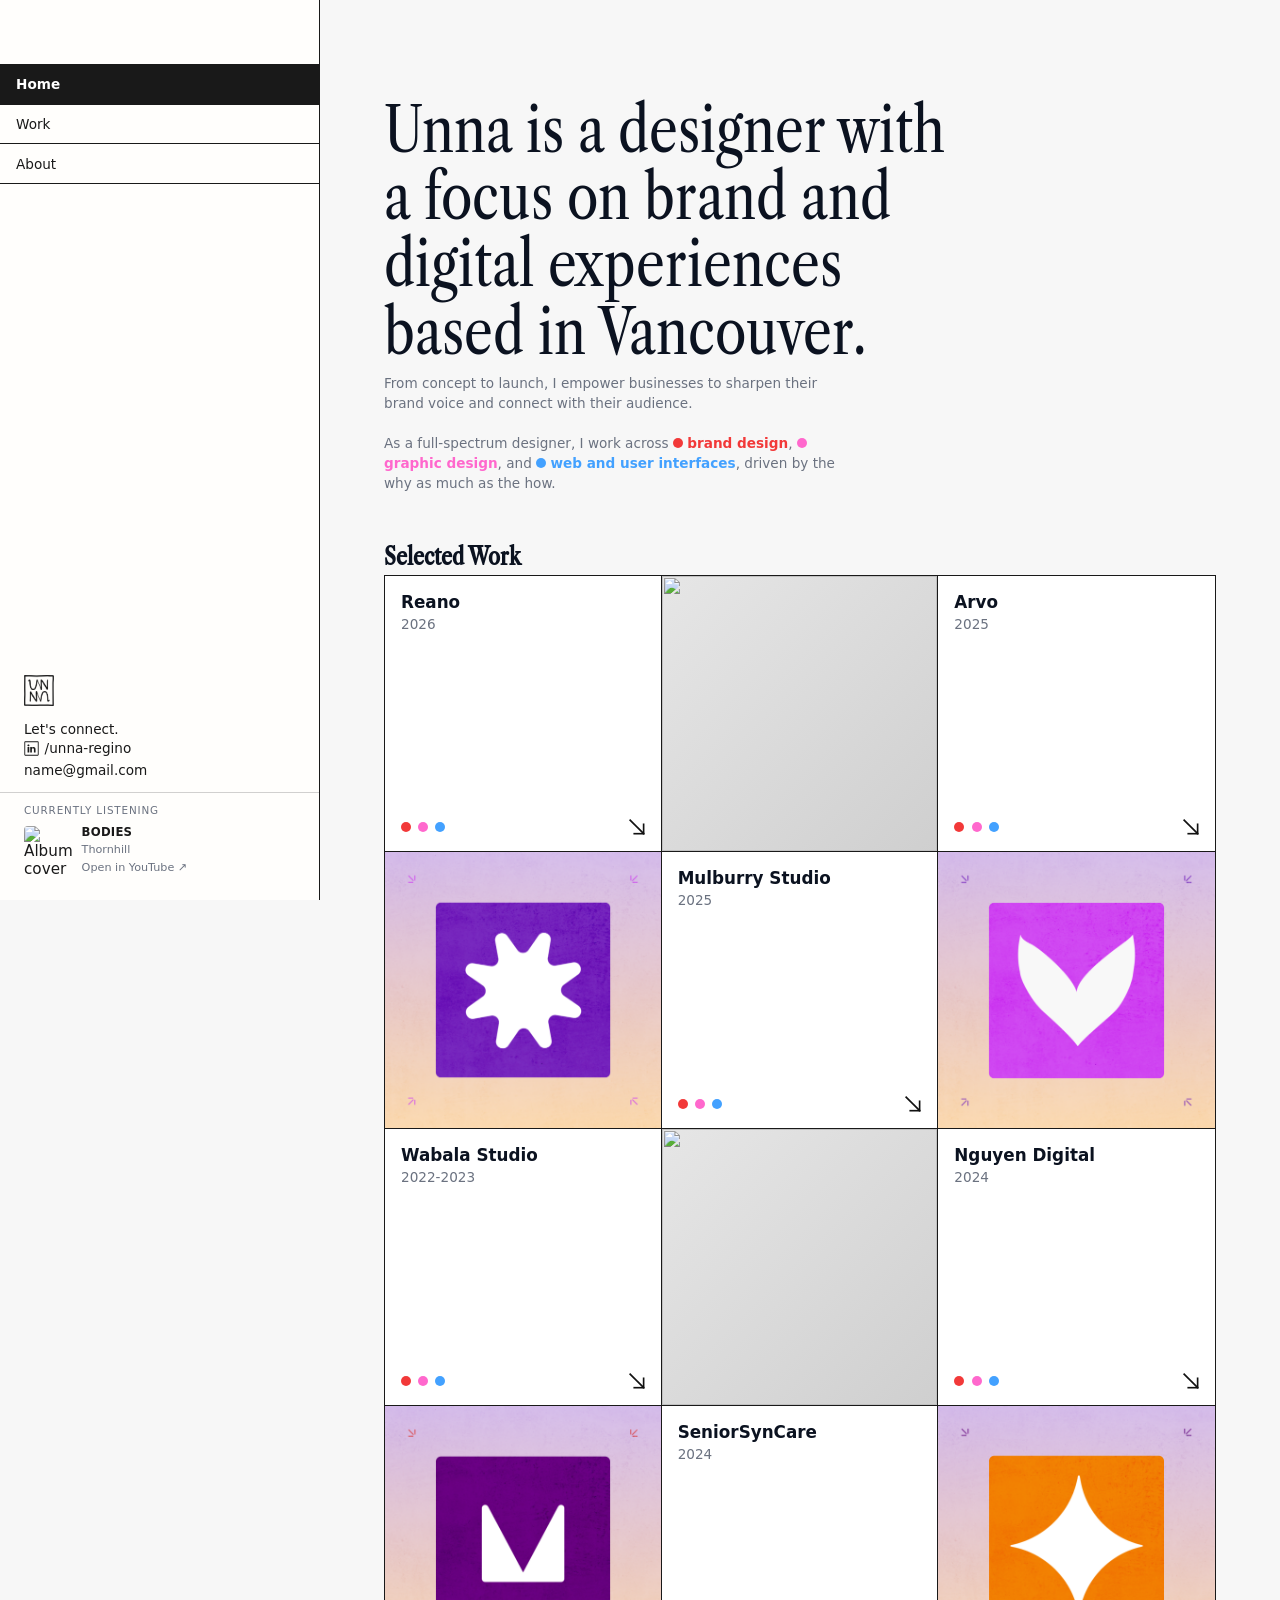
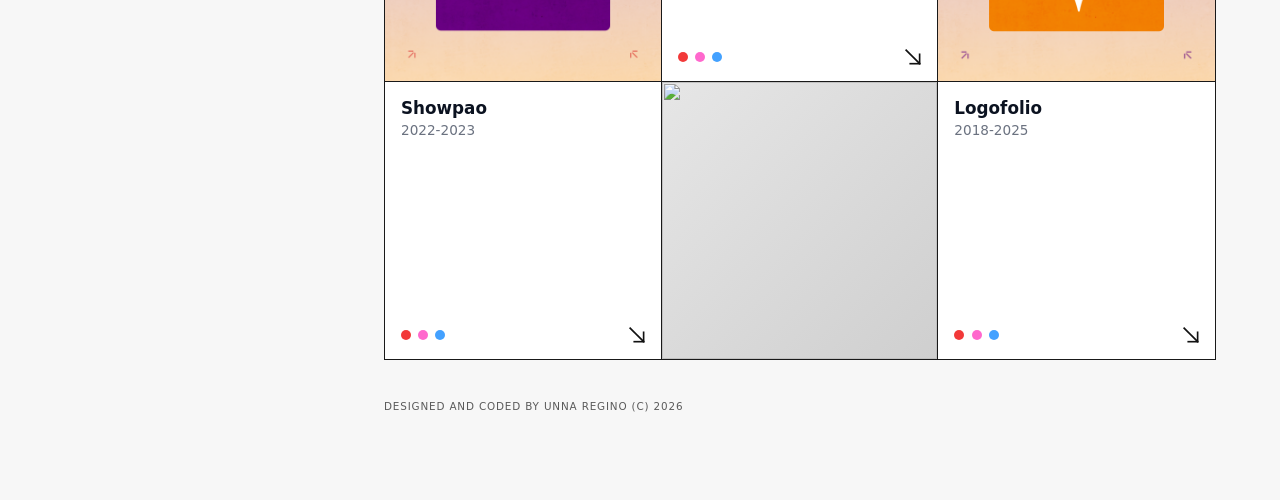
==== index.html @ 6b22c470 "first commit no Reano yet" ====
<!doctype html>
<html lang="en">
<head>
  <meta charset="utf-8" />
  <meta name="viewport" content="width=device-width, initial-scale=1" />
  <title>Personal Website</title>
  <link rel="icon" href="assets/logo-unna.png" type="image/png" />
  <link rel="stylesheet" href="css/styles.css">
  <meta name="description" content="Personal site with sidebar navigation and selected work grid">
</head>
<body>
  <aside class="sidebar">
    <div class="logo">
      <a href="index.html"><img src="assets/logo-unna.png" alt="Logo" /></a>
    </div>
    <button class="hamburger" aria-controls="main-nav" aria-expanded="false" aria-label="Open menu">☰</button>
    <nav class="menu" aria-label="Main">
      
      <button class="menu-item selected" aria-current="page">Home</button>
      <div class="work-group">
        <button class="menu-item work-toggle" aria-haspopup="true" aria-expanded="false">Work</button>
        <div class="submenu" role="menu" aria-label="Work pages">
          <a class="submenu-item" role="menuitem" href="work/reano.html">
            <span class="submenu-dots"><span class="dot dot-3"></span><span class="dot dot-2"></span></span>
            <span class="submenu-text">Reano</span>
          </a>
          <a class="submenu-item" role="menuitem" href="work/arvo.html">
            <span class="submenu-dots"><span class="dot dot-3"></span></span>
            <span class="submenu-text">Arvo</span>
          </a>
          <a class="submenu-item" role="menuitem" href="work/mulburrystudio.html">
            <span class="submenu-dots"><span class="dot dot-1"></span><span class="dot dot-2"></span></span>
            <span class="submenu-text">Mulburry Studio</span>
          </a>
          <a class="submenu-item" role="menuitem" href="work/wabalastudio.html">
            <span class="submenu-dots"><span class="dot dot-1"></span><span class="dot dot-2"></span><span class="dot dot-3"></span></span>
            <span class="submenu-text">Wabala Studio</span>
          </a>
          <a class="submenu-item" role="menuitem" href="work/nguyendigital.html">
            <span class="submenu-dots"><span class="dot dot-1"></span><span class="dot dot-3"></span></span>
            <span class="submenu-text">Nguyen Digital</span>
          </a>
          <a class="submenu-item" role="menuitem" href="work/seniorsyncare.html">
            <span class="submenu-dots"><span class="dot dot-1"></span><span class="dot dot-2"></span><span class="dot dot-3"></span></span>
            <span class="submenu-text">Seniorsyncare</span>
          </a>
          <a class="submenu-item" role="menuitem" href="work/showpao.html">
            <span class="submenu-dots"><span class="dot dot-1"></span><span class="dot dot-2"></span></span>
            <span class="submenu-text">Showpao</span>
          </a>
          <a class="submenu-item" role="menuitem" href="work/logofolio.html">
            <span class="submenu-dots"><span class="dot dot-1"></span></span>
            <span class="submenu-text">Logofolio</span>
          </a>
        </div>
        <div class="mobile-chat">
          <p>Let's connect.</p>
          <p><a class="social-link" href="https://linkedin.com/in/unna-regino" target="_blank" rel="noopener noreferrer"><img src="assets/linkedin.svg" alt="LinkedIn"> /unna-regino</a></p>
          <p>name@gmail.com</p>
        </div>
      </div>
      <a class="menu-item" href="about.html">About</a>
    </nav>

    <div class="aside-footer">
      <p>Let's connect.</p>
      <p><a class="social-link" href="https://linkedin.com/in/unna-regino" target="_blank" rel="noopener noreferrer"><img src="assets/linkedin.svg" alt="LinkedIn"> /unna-regino</a></p>
      <p>name@gmail.com</p>
      <div class="now-playing"><p class="np-label">Currently Listening</p><div class="np-row"><div class="np-thumb-wrap"><img class="np-thumb" src="https://img.youtube.com/vi/YiD27C_8134/mqdefault.jpg" alt="Album cover"><button class="np-play-btn" aria-label="Play" onclick="var p=this.closest('.np-thumb-wrap');var f=document.createElement('iframe');f.src='https://www.youtube.com/embed/YiD27C_8134?autoplay=1';f.allow='autoplay;encrypted-media';f.setAttribute('allowfullscreen','');f.className='np-yt-frame';p.replaceWith(f);">&#9654;</button></div><div class="np-meta"><p class="np-album">BODIES</p><p class="np-artist">Thornhill</p><a class="np-ytlink" href="https://www.youtube.com/watch?v=YiD27C_8134&list=OLAK5uy_lDzUVVK7lQEmtogXEdHExCnab5HtFDv0I" target="_blank" rel="noopener noreferrer">Open in YouTube ↗</a></div></div></div>
    </div>
  </aside>

  <main class="content">
    <section class="atf">
      <h1 style="max-width:600px">Unna is a designer with a focus on brand and digital experiences based in Vancouver.</h1>
      <p class="narrow-copy">From concept to launch, I empower businesses to sharpen their brand voice and connect with their audience.</p>
      <br>
      <p class="narrow-copy">As a full-spectrum designer, I work across <span class="dot dot-1"></span> <span class="text-dot-1">brand design</span>, <span class="dot dot-2"></span> <span class="text-dot-2">graphic design</span>, and <span class="dot dot-3"></span> <span class="text-dot-3">web and user interfaces</span>, driven by the why as much as the how.</p>
    </section>

    <section class="selected-work">
      <h2>Selected Work</h2>
      <div class="work-grid" role="list">
        <!-- 3 x 4 grid = 12 items; alternate card / image -->
        <!-- Use placeholders; replace links and images as needed -->
        <!-- Item 1: card -->
        <a class="work-card" href="work/reano.html" role="listitem">
          <div class="card-top">
            <strong class="work-title">Reano</strong>
            <span class="work-year">2026</span>
          </div>
          <div class="card-footer">
            <div class="dots">
              <span class="dot dot-1"></span>
              <span class="dot dot-2"></span>
              <span class="dot dot-3"></span>
            </div>
            <img class="chev" src="assets/downarrow.svg" alt="Down arrow" aria-hidden="true">
          </div>
        </a>

        <!-- Item 2: image -->
        <div class="work-image" role="listitem"><img src="assets/unna-art1.png" alt=""></div>

        <!-- Repeat pattern -->
        <a class="work-card" href="work/arvo.html" role="listitem">
          <div class="card-top">
            <strong class="work-title">Arvo</strong>
            <span class="work-year">2025</span>
          </div>
          <div class="card-footer">
            <div class="dots">
              <span class="dot dot-1"></span>
              <span class="dot dot-2"></span>
              <span class="dot dot-3"></span>
            </div>
            <img class="chev" src="assets/downarrow.svg" alt="Down arrow" aria-hidden="true">
          </div>
        </a>

        <div class="work-image" role="listitem"><img src="assets/unna-art2.png" alt=""></div>

        <a class="work-card" href="work/mulburrystudio.html" role="listitem">
          <div class="card-top">
            <strong class="work-title">Mulburry Studio</strong>
            <span class="work-year">2025</span>
          </div>
          <div class="card-footer">
            <div class="dots">
              <span class="dot dot-1"></span>
              <span class="dot dot-2"></span>
              <span class="dot dot-3"></span>
            </div>
            <img class="chev" src="assets/downarrow.svg" alt="Down arrow" aria-hidden="true">
          </div>
        </a>

        <div class="work-image" role="listitem"><img src="assets/unna-art3.png" alt=""></div>

        <a class="work-card" href="work/wabalastudio.html" role="listitem">
          <div class="card-top">
            <strong class="work-title">Wabala Studio</strong>
            <span class="work-year">2022-2023</span>
          </div>
          <div class="card-footer">
            <div class="dots">
              <span class="dot dot-1"></span>
              <span class="dot dot-2"></span>
              <span class="dot dot-3"></span>
            </div>
            <img class="chev" src="assets/downarrow.svg" alt="Down arrow" aria-hidden="true">
          </div>
        </a>

        <div class="work-image" role="listitem"><img src="assets/unna-art4.png" alt=""></div>

        <a class="work-card" href="work/nguyendigital.html" role="listitem">
          <div class="card-top">
            <strong class="work-title">Nguyen Digital</strong>
            <span class="work-year">2024</span>
          </div>
          <div class="card-footer">
            <div class="dots">
              <span class="dot dot-1"></span>
              <span class="dot dot-2"></span>
              <span class="dot dot-3"></span>
            </div>
            <img class="chev" src="assets/downarrow.svg" alt="Down arrow" aria-hidden="true">
          </div>
        </a>

        <div class="work-image" role="listitem"><img src="assets/unna-art5.png" alt=""></div>

        <a class="work-card" href="work/seniorsyncare.html" role="listitem">
          <div class="card-top">
            <strong class="work-title">SeniorSynCare</strong>
            <span class="work-year">2024</span>
          </div>
          <div class="card-footer">
            <div class="dots">
              <span class="dot dot-1"></span>
              <span class="dot dot-2"></span>
              <span class="dot dot-3"></span>
            </div>
            <img class="chev" src="assets/downarrow.svg" alt="Down arrow" aria-hidden="true">
          </div>
        </a>

        <div class="work-image" role="listitem"><img src="assets/unna-art6.png" alt=""></div>

        <a class="work-card" href="work/showpao.html" role="listitem">
          <div class="card-top">
            <strong class="work-title">Showpao</strong>
            <span class="work-year">2022-2023</span>
          </div>
          <div class="card-footer">
            <div class="dots">
              <span class="dot dot-1"></span>
              <span class="dot dot-2"></span>
              <span class="dot dot-3"></span>
            </div>
            <img class="chev" src="assets/downarrow.svg" alt="Down arrow" aria-hidden="true">
          </div>
        </a>

        <div class="work-image" role="listitem"><img src="assets/unna-art7.png" alt=""></div>

        <a class="work-card" href="work/logofolio.html" role="listitem">
          <div class="card-top">
            <strong class="work-title">Logofolio</strong>
            <span class="work-year">2018-2025</span>
          </div>
          <div class="card-footer">
            <div class="dots">
              <span class="dot dot-1"></span>
              <span class="dot dot-2"></span>
              <span class="dot dot-3"></span>
            </div>
            <img class="chev" src="assets/downarrow.svg" alt="Down arrow" aria-hidden="true">
          </div>
        </a>
      </div>
    </section>
  </main>

<script>
  (function(){
    var hb = document.querySelector('.hamburger');
    var sb = document.querySelector('.sidebar');
    var workToggle = document.querySelector('.work-toggle');
    var workGroup = document.querySelector('.work-group');
    if(!hb || !sb) return;
    // hamburger opens/closes the mobile sidebar; icon toggles
    hb.addEventListener('click', function(){
      var open = sb.classList.toggle('open');
      hb.setAttribute('aria-expanded', open);
      hb.textContent = open ? '✕' : '☰';
    });

    // work submenu: on mobile tap toggles submenu open inside sidebar
    if(workToggle && workGroup){
      workToggle.addEventListener('click', function(e){
        if(window.innerWidth<=900){
          e.preventDefault();
          workGroup.classList.toggle('open');
        }
      });
    }

    // close overlay when resizing to desktop
    window.addEventListener('resize', function(){
      if(window.innerWidth>900){ sb.classList.remove('open'); hb.setAttribute('aria-expanded','false'); hb.textContent = '☰'; workGroup.classList.remove('open'); }
    });
  })();
</script>

</body>
</html>
---- css/styles.css ----
@import url('https://api.fontshare.com/v2/css?f[]=satoshi@900,700,500,400&display=swap');

@font-face{
  font-family:'Libre Caslon Condensed';
  src:url('../assets/fonts/Libre Caslon Condensed/LibreCaslonCondensed-Regular.woff2') format('woff2');
  font-weight:400;
  font-style:normal;
  font-display:swap;
}
@font-face{
  font-family:'Libre Caslon Condensed';
  src:url('../assets/fonts/Libre Caslon Condensed/LibreCaslonCondensed-Italic.woff2') format('woff2');
  font-weight:400;
  font-style:italic;
  font-display:swap;
}
@font-face{
  font-family:'Libre Caslon Condensed';
  src:url('../assets/fonts/Libre Caslon Condensed/LibreCaslonCondensed-Medium.woff2') format('woff2');
  font-weight:500;
  font-style:normal;
  font-display:swap;
}
@font-face{
  font-family:'Libre Caslon Condensed';
  src:url('../assets/fonts/Libre Caslon Condensed/LibreCaslonCondensed-MediumItalic.woff2') format('woff2');
  font-weight:500;
  font-style:italic;
  font-display:swap;
}


:root{
  --sidebar-bg:#FFFEFC;
  --accent:#ff6b6b;
  --muted:#6b7280;
  --card-bg:#ffffff;
  --page-pad:4rem 4rem 4rem 4rem;
}
*{box-sizing:border-box}
html,body{height:100%;margin:0;font-family:'Satoshi', system-ui, -apple-system, "Segoe UI", Roboto, "Helvetica Neue", Arial;color:#0b1220;background:#f7f7f7}
p{font-family:'Satoshi', system-ui, -apple-system, "Segoe UI", Roboto, "Helvetica Neue", Arial;font-size:0.85rem;}
h1,h2,h3,h4,h5,h6{font-family:'Libre Caslon Condensed', Georgia, serif;}
body {
  overflow-x: hidden;
}

.sidebar{
  position:fixed;
  left:0;top:0;
  height:100vh;
  width:25vw;
  min-width:220px;
  background:var(--sidebar-bg);
  color:#191919;
  border-right:1px solid #191919;
  display:flex;
  flex-direction:column;
  align-items:flex-start;
  padding:0;
  gap:0;
}
.logo img{width:10%;height:auto;display:block;object-fit:contain;transition:transform .35s ease;}
.logo img:hover{transform:rotate(180deg);}
/* desktop: logo sits above footer text */
.logo{padding-left:1.5rem;padding-top:0;padding-bottom:0.9rem;order:3;margin-top:auto;}
.menu{display:flex;flex-direction:column;width:100%;align-items:flex-start;padding:4rem 0 0;order:1}
.menu-item{
  background:var(--sidebar-bg);
  border:none;
  font-family:'Satoshi', system-ui, -apple-system, "Segoe UI", Roboto, "Helvetica Neue", Arial;
  color:inherit;
  padding:0.7rem 1rem;
  line-height:1.2;
  font-size:0.85rem;
  cursor:pointer;
  text-align:left;
  width:100%;
  border-radius:0;
  border-top:1px solid #191919;
  border-bottom:none;
  background-color:#FFFEFC;
  color:#191919;
  margin:0;
}
.menu > a.menu-item:last-child{border-bottom:1px solid #191919;}
.menu-item:hover,.menu-item:focus{background:#191919;color:#ffffff;outline:none}
.menu-item.selected{font-weight:700;background:#191919;color:#ffffff}
.work-group:hover .work-toggle,
.work-group:focus-within .work-toggle,
.work-page .work-toggle{background:#191919;color:#ffffff;}
/* add overall padding for nav/buttons container */
.nav-pad{padding-left:1.5rem;padding-top:0.5rem}

/* remove underline for anchors */
.menu-item, .submenu-item {text-decoration:none}

/* hamburger button (hidden desktop) */
.hamburger {
  display: none;
  background: none;
  border: none;
  font-size: 2rem;
  padding: 0.5rem 0 0.5rem 0.5rem; /* no right padding */
  margin:0;
  cursor: pointer;
  color: #191919;
}
/* aside footer (desktop left-aligned at bottom) */
.aside-footer{padding-left:1.5rem;padding-bottom:1.5rem;color:#191919;font-size:0.95rem;width:100%;margin-top:0;order:4;display:flex;flex-direction:column;gap:0;}
.aside-footer p{margin:0;line-height:1.4;}
.aside-footer .social-link img{width:15px;height:auto;display:inline-block;vertical-align:middle;}
.now-playing{
  margin-top:0.75rem;
  padding-top:0.75rem;
  border-top:1px solid rgba(25,25,25,0.2);
  width:calc(100% + 1.5rem);
  margin-left:-1.5rem;
  padding-left:1.5rem;
}
.np-label{font-size:0.65rem !important;text-transform:uppercase;letter-spacing:0.08em;color:var(--muted);margin:0 0 0.5rem 0 !important;line-height:1 !important;}
.np-row{display:flex;align-items:center;gap:0.6rem;}
.np-thumb-wrap{position:relative;width:48px;height:48px;flex-shrink:0;border-radius:4px;overflow:hidden;cursor:pointer;}
.np-thumb{width:100%;height:100%;object-fit:cover;display:block;}
.np-play-btn{position:absolute;inset:0;width:100%;height:100%;display:flex;align-items:center;justify-content:center;background:rgba(0,0,0,0.28);color:#fff;border:none;cursor:pointer;font-size:0;padding:0;opacity:0;transition:opacity .18s;}
.np-play-btn::before{content:'▶';font-size:0.62rem;line-height:1;transform:translateX(1px);}
.np-thumb-wrap:hover .np-play-btn{opacity:1;}
.np-yt-frame{width:48px;height:48px;border:none;border-radius:4px;flex-shrink:0;}
.np-meta{display:flex;flex-direction:column;gap:0.15rem;min-width:0;}
.np-album{font-size:0.73rem;color:#191919;line-height:1.25;font-weight:700;text-transform:uppercase;letter-spacing:0.02em;}
.np-artist{font-size:0.7rem;color:var(--muted);line-height:1.25;}
.np-ytlink{font-size:0.7rem;color:var(--muted);text-decoration:none;line-height:1.4;}
.np-ytlink:hover{color:#191919;text-decoration:underline;}

/* Work submenu expands in flow so later items move down */
.work-group{position:relative;width:100%;display:flex;flex-direction:column;}
.submenu{
  position:static;
  width:100%;
  background:var(--sidebar-bg);
  border-top:0;
  box-shadow:none;
  max-height:0;
  overflow:hidden;
  opacity:0;
  transform:none;
  pointer-events:none;
  transition:max-height .28s ease, opacity .18s ease, border-top-color .22s ease;
  z-index:30;
  display:flex;
  flex-direction:column;
}
.work-group:hover .submenu,
.work-group:focus-within .submenu{
  max-height:30rem;
  opacity:1;
  border-top:0;
  pointer-events:auto;
}.work-page .submenu{
  max-height:30rem;
  opacity:1;
  border-top:0;
  pointer-events:auto;
}
.submenu-item{
  padding:0.7rem 1rem;
  border-bottom:none;
  text-decoration:none;
  color:#191919;
  background:var(--sidebar-bg);
  display:flex;
  align-items:center;
  gap:0.8rem;
  opacity:0;
  transform:translateY(-6px);
  transition:transform .22s ease, opacity .18s ease, background .18s ease, color .18s ease;
}
.work-group:hover .submenu-item,
.work-group:focus-within .submenu-item,
.work-page .submenu-item{opacity:1;transform:none;}
.submenu-dots{display:inline-flex;gap:0.3rem;align-items:center;}
.submenu-dots .dot{width:8px;height:8px;border-radius:50%;display:inline-block;}
.submenu-text{display:inline-block;font-size:0.85rem;}
.submenu-item:hover,.submenu-item:focus{background:#191919;color:#ffffff;outline:none}
.gala-link{color:#1651e2;text-decoration:none;border-bottom:1px solid transparent;transition:color .2s ease, border-bottom-color .2s ease;}
.gala-link:hover,.gala-link:focus{color:#ff68cd;border-bottom-color:#ff68cd;}
.social-link{display:inline-flex;align-items:center;gap:0.35rem;color:inherit;text-decoration:none;}
.social-link img{width:14px;height:14px;display:inline-block;vertical-align:middle;}

/*MAIN*/

@keyframes atf-enter {
  from {
    opacity: 0;
    transform: translateY(28px);
  }
  to {
    opacity: 1;
    transform: translateY(0);
  }
}

.content{margin-left:25vw;padding:var(--page-pad);padding-bottom:5.5rem;min-height:100vh}
.content::after{
  content:"DESIGNED AND CODED BY UNNA REGINO (C) 2026";
  display:block;
  margin-top:2.5rem;
  font-family:'Satoshi', system-ui, -apple-system, "Segoe UI", Roboto, "Helvetica Neue", Arial;
  font-size:0.65rem;
  letter-spacing:0.08em;
  color:#191919;
  opacity:0.7;
}
.atf {
  animation: atf-enter 1s cubic-bezier(0.22, 1, 0.36, 1) both;
}
.atf h1{margin:2rem 0 0.5rem 0;font-size: clamp(1.6rem, 5vw, 4rem);line-height:4.2rem;font-weight:400;}
.atf p{margin:0;color:var(--muted);max-width:55ch}

.selected-work{margin-top:3rem}
.selected-work h2{margin:0 0 1rem 0}

.work-grid{display:grid;grid-template-columns:repeat(3,1fr);gap:0;border:1px solid #191919;border-radius:0;overflow:hidden;}
.work-grid > *{border-right:1px solid #191919;border-bottom:1px solid #191919;}
.work-grid > *:nth-child(3n){border-right:0;}
.work-grid > *:nth-last-child(-n+3){border-bottom:0;}
.work-card,.work-image{aspect-ratio:1/1;border-radius:0;overflow:hidden;display:flex;flex-direction:column;justify-content:space-between;padding:1rem;background:var(--card-bg);text-decoration:none;color:inherit}
.work-image{background:linear-gradient(135deg,#e6e6e6,#cfcfcf);align-items:center;justify-content:center;font-weight:600;color:#333}
.work-image{padding:0;}
.work-image img{width:100%;height:100%;object-fit:cover;display:block;}

.card-top{display:flex;flex-direction:column;gap:0.25rem}
.work-title{font-size:1.05rem}
.work-year{font-size:0.85rem;color:var(--muted)}

.card-footer{display:flex;justify-content:space-between;align-items:center}
.dots{display:flex;gap:0.45rem}
.dot{width:10px;height:10px;border-radius:50%;display:inline-block}
.dot-1{background:#F23939}
.dot-2{background:#FF68CD}
.dot-3{background:#43A1FF}
.text-dot-1{color:#F23939;font-weight:600;}
.text-dot-2{color:#FF68CD;font-weight:600;}
.text-dot-3{color:#43A1FF;font-weight:600;}
.chev{width:16px;height:16px;display:inline-block;object-fit:contain;transition:transform .2s ease, filter .2s ease;filter:none;}

.work-card{transition: background .25s ease, color .25s ease;}
.work-card:hover{background:#111;color:#fff;}
.work-card:hover .work-title{font-style:italic;}
.work-card:hover .chev{transform:rotate(-90deg);filter:invert(1);}
.work-card .chev{transform:rotate(0deg);transition:transform .25s ease, filter .25s ease;}

.work-card:focus{outline:3px solid rgba(99,102,241,0.12);outline-offset:3px}
.work-page-image{
  background:#ddd;
  display:flex;
  align-items:center;
  justify-content:center;
  border-radius:8px;
  min-height:260px;
  height:auto;
  overflow:hidden;
}
.work-page-image img, .work-page-image-narrow img{width:100%;height:100%;object-fit:cover;display:block;}
.work-page-image.work-page-image--short{min-height:180px;max-height:240px;}
.work-page-image-narrow{
  background:#ffffff;
  display:flex;
  align-items:center;
  justify-content:center;
  border-radius:8px;
  min-height:180px;
  height:auto;
  max-height:280px;
  overflow:hidden;
}
.work-page-grid{
  display:grid;
  grid-template-columns:1fr 1.25fr;
  gap:0.5rem;
  margin-top:0.8rem;
  align-items:stretch;}
.work-page-2col{
  display:grid;
  grid-template-columns:1.25fr 1fr;
  gap:0.5rem;
  margin-top:0.8rem;
  align-items:stretch;}
.nd-type-layout{
  grid-template-columns:0.9fr 1.5fr;
}
.logoevol-container img,
.type-container img{
  object-fit:contain;
}
.colorcombo-container{
  min-height:320px;
  max-height:530px;
}
.colorcombo-container img{
  object-fit:contain;
}
.colorcombo-container .nd-colorcombo-img{
  transform:scale(1.16) translateY(2%);
  transform-origin:center;
}
.type-container{
  min-height:320px;
}
.newweb-container{
  align-items:center;
  background:#D3A588;
  max-height:none;
}
.newweb-container img{
  object-fit:contain;

}
.ssc-old-homepage-container{
  min-height:200px;
  max-height:320px;
  align-self:start;
}
.work-info-grid{display:grid;grid-template-columns:repeat(4,1fr);gap:0.5rem;margin-top:1rem;}
.work-info-card{background:#fff;padding:0.9rem;border:0;border-radius:4px;}
.work-info-card h2{margin-top:0;margin-bottom:0.35rem;font-size:1rem;}
.content h2{margin-bottom:0.25rem;}
@media (max-width:900px){.work-info-grid{grid-template-columns:1fr;}} 

.logofolio-section{margin-top:1.4rem;}
.logofolio-list{
  display:grid;
  grid-template-columns:1fr;
  gap:0;
  align-items:start;
}
.logofolio-item{
  display:grid;
  grid-template-columns:1.1fr 1fr;
  gap:0;
  align-items:stretch;
}
.logofolio-item + .logofolio-item{
  margin-top:-1px;
}
.logo-card{
  margin:0;
  aspect-ratio:16/9;
  border:1px solid #191919;
  border-right:0;
  background:#ffffff;
  display:flex;
  align-items:center;
  justify-content:center;
  padding:0;
  overflow:hidden;
}
.logo-card img{
  width: 70%;
  height:100%;
  object-fit:contain;
  display:block;
}
.logo-card img.logo-scale-50{
  width:50%;
}
.logo-card img.logo-scale-35{
  width:35%;
}
.logo-detail{
  border:1px solid #191919;
  background:#ffffff;
  padding:1.25rem 1.5rem;
  display:grid;
  gap:0.6rem;
  align-content:center;
}
.logo-detail p{margin:0;color:#191919;line-height:1.5;}

/* Responsive behavior */
@media (max-width:900px){
  .sidebar{
    position:fixed;
    left:0;
    top:0;
    right:0;
    height:auto;
    display:flex;
    flex-direction:row;
    align-items:center;
    justify-content:
    space-between;
    padding:1rem 1rem;
    z-index:60;
    width:100vw;
    border-bottom: 1px solid #191919;
  }
  .logo{padding-top:0;padding-bottom:0;padding-left:0;order:0;margin-top:0}
  .logo img{width:8%}
  .hamburger{display:block; margin-right: 0;}
  .menu{display:none;flex-direction:column;max-height:0;overflow:hidden;opacity:0;visibility:hidden;pointer-events:none}
  .menu-item{padding:1rem 1.5rem;font-size:0.95rem}
  .content{margin-left:0;margin-top:5rem;padding:2rem;padding-bottom:4.5rem;}
  .content::after{font-size:0.6rem;letter-spacing:0.07em;}
  .work-grid{grid-template-columns:repeat(2,1fr)}
  .work-page-grid, .work-page-2col{grid-template-columns:1fr;}
  .logofolio-item{grid-template-columns:1fr;}

  /* hide footer on mobile and keep hamburger at top-right */
  .aside-footer{display:none !important;}
  .sidebar{justify-content:flex-start;}
  .hamburger{display:block; position:absolute; top:1rem; right:1rem; z-index:70;}
  /* when sidebar has .open use full-screen overlay */
  .sidebar.open{align-items:flex-start;height:100vh;width:100vw;left:0;top:0;right:0;background:var(--sidebar-bg);padding:0}
  .sidebar.open .logo{display:none}
  .sidebar.open .menu{display:flex;position:static;margin:0;width:100%;background:transparent;padding:0;box-shadow:none;flex-direction:column;overflow:auto;max-height:100vh;opacity:1;visibility:visible;pointer-events:auto}
  .sidebar.open .submenu{position:static;transform:none;opacity:1;pointer-events:auto;padding:0;max-height:none;border-top:0;overflow:visible}
  .sidebar.open .submenu-item{opacity:1;transform:none}
  .sidebar:not(.open) .menu{display:none !important;}
  .submenu-item{padding:1rem 1.5rem;font-size:0.95rem;}
  .mobile-chat{display:block;padding:0.75rem 1rem;color:#191919}
  .work-group.open .submenu{display:flex}
  /* place close icon top-right when overlay open and give more gap from menu */
  .sidebar.open .hamburger {
  position: fixed;
  top: 1.25rem;
  right: 1.25rem;
  padding: 1rem 0 1rem 1rem;
  margin: 0;
  background: none;
  border: none;
  line-height: 1;
}
  /* ensure the menu content does not sit under the close icon */
  .sidebar.open .menu{padding-top:7rem}
}

/* default hide mobile chat (desktop) */
.mobile-chat{display:none}

@media (max-width:520px){
  .work-grid{grid-template-columns:repeat(1,1fr)}
  .atf h1{font-size:2.5rem;line-height:2.75rem;}
}

.bio-video .video-embed{margin-top:1rem;max-width:900px;width:100%;aspect-ratio:16/9;background:#111;border-radius:8px;overflow:hidden;}
.caption, .work-caption{margin-top:0.5rem;color:#191919;font-size:0.65rem;letter-spacing:0.08em;opacity:0.7;font-family:'Satoshi', system-ui, -apple-system, "Segoe UI", Roboto, "Helvetica Neue", Arial;font-style:italic;text-transform:uppercase;max-width:900px;}
.narrow-copy{max-width:calc((100vw - 8.5rem) / 2.25);margin-top:1rem;margin-bottom:1rem;color:#1E293B;line-height:1.5;}
@media (max-width:900px){
  .narrow-copy{max-width:100%;}
}
.service-grid{display:grid;grid-template-columns:repeat(3,1fr);gap:0;border:1px solid #191919;margin-top:1rem;}
.service-card{border-right:1px solid #191919;border-bottom:1px solid #191919;padding:1rem;background:#fff;}
.service-card:nth-child(3n){border-right:0;}
.service-card:nth-last-child(-n+3){border-bottom:0;}
.service-card ul{margin:0;padding:0;list-style:none;}
.service-card ul li{margin-bottom:0.35rem;}

@media (max-width:900px){
  .service-grid{grid-template-columns:repeat(2,1fr);}
  .service-card:nth-child(2n){border-right:0;}
  .service-card:nth-last-child(-n+2){border-bottom:0;}
}
@media (max-width:620px){
  .service-grid{grid-template-columns:1fr;}
  .service-card{border-right:0;border-bottom:1px solid #191919;}
  .service-card:last-child{border-bottom:0;}
}
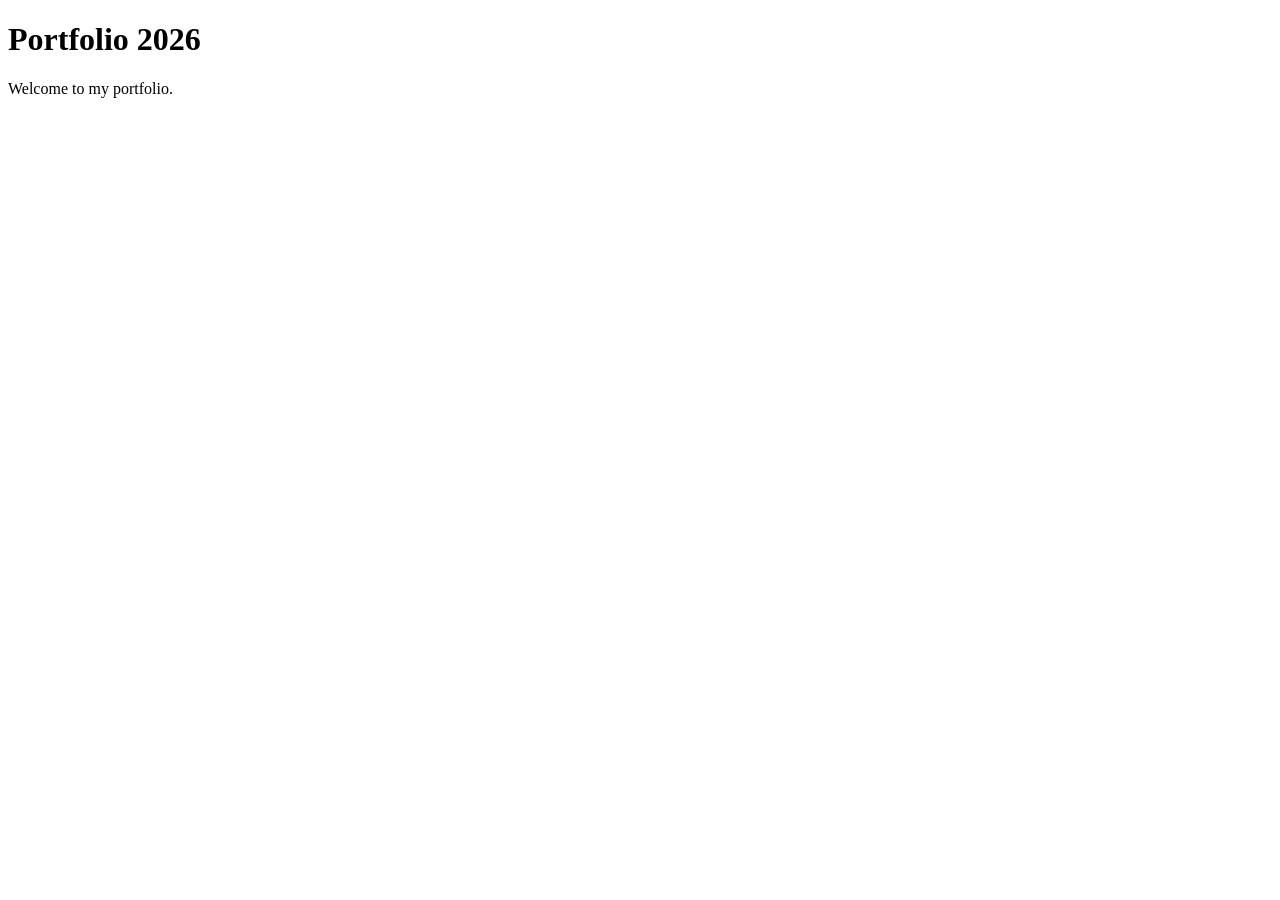
==== commit c79e8261: "Merge pull request #1 from uregino/copilot/connect-domain-to-repo Connect unnaregino.com (Porkbun) t" ====
--- a/index.html
+++ b/index.html
@@ -1,258 +1,12 @@
-<!doctype html>
+<!DOCTYPE html>
 <html lang="en">
 <head>
-  <meta charset="utf-8" />
-  <meta name="viewport" content="width=device-width, initial-scale=1" />
-  <title>Personal Website</title>
-  <link rel="icon" href="assets/logo-unna.png" type="image/png" />
-  <link rel="stylesheet" href="css/styles.css">
-  <meta name="description" content="Personal site with sidebar navigation and selected work grid">
+  <meta charset="UTF-8" />
+  <meta name="viewport" content="width=device-width, initial-scale=1.0" />
+  <title>Portfolio 2026</title>
 </head>
 <body>
-  <aside class="sidebar">
-    <div class="logo">
-      <a href="index.html"><img src="assets/logo-unna.png" alt="Logo" /></a>
-    </div>
-    <button class="hamburger" aria-controls="main-nav" aria-expanded="false" aria-label="Open menu">☰</button>
-    <nav class="menu" aria-label="Main">
-      
-      <button class="menu-item selected" aria-current="page">Home</button>
-      <div class="work-group">
-        <button class="menu-item work-toggle" aria-haspopup="true" aria-expanded="false">Work</button>
-        <div class="submenu" role="menu" aria-label="Work pages">
-          <a class="submenu-item" role="menuitem" href="work/reano.html">
-            <span class="submenu-dots"><span class="dot dot-3"></span><span class="dot dot-2"></span></span>
-            <span class="submenu-text">Reano</span>
-          </a>
-          <a class="submenu-item" role="menuitem" href="work/arvo.html">
-            <span class="submenu-dots"><span class="dot dot-3"></span></span>
-            <span class="submenu-text">Arvo</span>
-          </a>
-          <a class="submenu-item" role="menuitem" href="work/mulburrystudio.html">
-            <span class="submenu-dots"><span class="dot dot-1"></span><span class="dot dot-2"></span></span>
-            <span class="submenu-text">Mulburry Studio</span>
-          </a>
-          <a class="submenu-item" role="menuitem" href="work/wabalastudio.html">
-            <span class="submenu-dots"><span class="dot dot-1"></span><span class="dot dot-2"></span><span class="dot dot-3"></span></span>
-            <span class="submenu-text">Wabala Studio</span>
-          </a>
-          <a class="submenu-item" role="menuitem" href="work/nguyendigital.html">
-            <span class="submenu-dots"><span class="dot dot-1"></span><span class="dot dot-3"></span></span>
-            <span class="submenu-text">Nguyen Digital</span>
-          </a>
-          <a class="submenu-item" role="menuitem" href="work/seniorsyncare.html">
-            <span class="submenu-dots"><span class="dot dot-1"></span><span class="dot dot-2"></span><span class="dot dot-3"></span></span>
-            <span class="submenu-text">Seniorsyncare</span>
-          </a>
-          <a class="submenu-item" role="menuitem" href="work/showpao.html">
-            <span class="submenu-dots"><span class="dot dot-1"></span><span class="dot dot-2"></span></span>
-            <span class="submenu-text">Showpao</span>
-          </a>
-          <a class="submenu-item" role="menuitem" href="work/logofolio.html">
-            <span class="submenu-dots"><span class="dot dot-1"></span></span>
-            <span class="submenu-text">Logofolio</span>
-          </a>
-        </div>
-        <div class="mobile-chat">
-          <p>Let's connect.</p>
-          <p><a class="social-link" href="https://linkedin.com/in/unna-regino" target="_blank" rel="noopener noreferrer"><img src="assets/linkedin.svg" alt="LinkedIn"> /unna-regino</a></p>
-          <p>name@gmail.com</p>
-        </div>
-      </div>
-      <a class="menu-item" href="about.html">About</a>
-    </nav>
-
-    <div class="aside-footer">
-      <p>Let's connect.</p>
-      <p><a class="social-link" href="https://linkedin.com/in/unna-regino" target="_blank" rel="noopener noreferrer"><img src="assets/linkedin.svg" alt="LinkedIn"> /unna-regino</a></p>
-      <p>name@gmail.com</p>
-      <div class="now-playing"><p class="np-label">Currently Listening</p><div class="np-row"><div class="np-thumb-wrap"><img class="np-thumb" src="https://img.youtube.com/vi/YiD27C_8134/mqdefault.jpg" alt="Album cover"><button class="np-play-btn" aria-label="Play" onclick="var p=this.closest('.np-thumb-wrap');var f=document.createElement('iframe');f.src='https://www.youtube.com/embed/YiD27C_8134?autoplay=1';f.allow='autoplay;encrypted-media';f.setAttribute('allowfullscreen','');f.className='np-yt-frame';p.replaceWith(f);">&#9654;</button></div><div class="np-meta"><p class="np-album">BODIES</p><p class="np-artist">Thornhill</p><a class="np-ytlink" href="https://www.youtube.com/watch?v=YiD27C_8134&list=OLAK5uy_lDzUVVK7lQEmtogXEdHExCnab5HtFDv0I" target="_blank" rel="noopener noreferrer">Open in YouTube ↗</a></div></div></div>
-    </div>
-  </aside>
-
-  <main class="content">
-    <section class="atf">
-      <h1 style="max-width:600px">Unna is a designer with a focus on brand and digital experiences based in Vancouver.</h1>
-      <p class="narrow-copy">From concept to launch, I empower businesses to sharpen their brand voice and connect with their audience.</p>
-      <br>
-      <p class="narrow-copy">As a full-spectrum designer, I work across <span class="dot dot-1"></span> <span class="text-dot-1">brand design</span>, <span class="dot dot-2"></span> <span class="text-dot-2">graphic design</span>, and <span class="dot dot-3"></span> <span class="text-dot-3">web and user interfaces</span>, driven by the why as much as the how.</p>
-    </section>
-
-    <section class="selected-work">
-      <h2>Selected Work</h2>
-      <div class="work-grid" role="list">
-        <!-- 3 x 4 grid = 12 items; alternate card / image -->
-        <!-- Use placeholders; replace links and images as needed -->
-        <!-- Item 1: card -->
-        <a class="work-card" href="work/reano.html" role="listitem">
-          <div class="card-top">
-            <strong class="work-title">Reano</strong>
-            <span class="work-year">2026</span>
-          </div>
-          <div class="card-footer">
-            <div class="dots">
-              <span class="dot dot-1"></span>
-              <span class="dot dot-2"></span>
-              <span class="dot dot-3"></span>
-            </div>
-            <img class="chev" src="assets/downarrow.svg" alt="Down arrow" aria-hidden="true">
-          </div>
-        </a>
-
-        <!-- Item 2: image -->
-        <div class="work-image" role="listitem"><img src="assets/unna-art1.png" alt=""></div>
-
-        <!-- Repeat pattern -->
-        <a class="work-card" href="work/arvo.html" role="listitem">
-          <div class="card-top">
-            <strong class="work-title">Arvo</strong>
-            <span class="work-year">2025</span>
-          </div>
-          <div class="card-footer">
-            <div class="dots">
-              <span class="dot dot-1"></span>
-              <span class="dot dot-2"></span>
-              <span class="dot dot-3"></span>
-            </div>
-            <img class="chev" src="assets/downarrow.svg" alt="Down arrow" aria-hidden="true">
-          </div>
-        </a>
-
-        <div class="work-image" role="listitem"><img src="assets/unna-art2.png" alt=""></div>
-
-        <a class="work-card" href="work/mulburrystudio.html" role="listitem">
-          <div class="card-top">
-            <strong class="work-title">Mulburry Studio</strong>
-            <span class="work-year">2025</span>
-          </div>
-          <div class="card-footer">
-            <div class="dots">
-              <span class="dot dot-1"></span>
-              <span class="dot dot-2"></span>
-              <span class="dot dot-3"></span>
-            </div>
-            <img class="chev" src="assets/downarrow.svg" alt="Down arrow" aria-hidden="true">
-          </div>
-        </a>
-
-        <div class="work-image" role="listitem"><img src="assets/unna-art3.png" alt=""></div>
-
-        <a class="work-card" href="work/wabalastudio.html" role="listitem">
-          <div class="card-top">
-            <strong class="work-title">Wabala Studio</strong>
-            <span class="work-year">2022-2023</span>
-          </div>
-          <div class="card-footer">
-            <div class="dots">
-              <span class="dot dot-1"></span>
-              <span class="dot dot-2"></span>
-              <span class="dot dot-3"></span>
-            </div>
-            <img class="chev" src="assets/downarrow.svg" alt="Down arrow" aria-hidden="true">
-          </div>
-        </a>
-
-        <div class="work-image" role="listitem"><img src="assets/unna-art4.png" alt=""></div>
-
-        <a class="work-card" href="work/nguyendigital.html" role="listitem">
-          <div class="card-top">
-            <strong class="work-title">Nguyen Digital</strong>
-            <span class="work-year">2024</span>
-          </div>
-          <div class="card-footer">
-            <div class="dots">
-              <span class="dot dot-1"></span>
-              <span class="dot dot-2"></span>
-              <span class="dot dot-3"></span>
-            </div>
-            <img class="chev" src="assets/downarrow.svg" alt="Down arrow" aria-hidden="true">
-          </div>
-        </a>
-
-        <div class="work-image" role="listitem"><img src="assets/unna-art5.png" alt=""></div>
-
-        <a class="work-card" href="work/seniorsyncare.html" role="listitem">
-          <div class="card-top">
-            <strong class="work-title">SeniorSynCare</strong>
-            <span class="work-year">2024</span>
-          </div>
-          <div class="card-footer">
-            <div class="dots">
-              <span class="dot dot-1"></span>
-              <span class="dot dot-2"></span>
-              <span class="dot dot-3"></span>
-            </div>
-            <img class="chev" src="assets/downarrow.svg" alt="Down arrow" aria-hidden="true">
-          </div>
-        </a>
-
-        <div class="work-image" role="listitem"><img src="assets/unna-art6.png" alt=""></div>
-
-        <a class="work-card" href="work/showpao.html" role="listitem">
-          <div class="card-top">
-            <strong class="work-title">Showpao</strong>
-            <span class="work-year">2022-2023</span>
-          </div>
-          <div class="card-footer">
-            <div class="dots">
-              <span class="dot dot-1"></span>
-              <span class="dot dot-2"></span>
-              <span class="dot dot-3"></span>
-            </div>
-            <img class="chev" src="assets/downarrow.svg" alt="Down arrow" aria-hidden="true">
-          </div>
-        </a>
-
-        <div class="work-image" role="listitem"><img src="assets/unna-art7.png" alt=""></div>
-
-        <a class="work-card" href="work/logofolio.html" role="listitem">
-          <div class="card-top">
-            <strong class="work-title">Logofolio</strong>
-            <span class="work-year">2018-2025</span>
-          </div>
-          <div class="card-footer">
-            <div class="dots">
-              <span class="dot dot-1"></span>
-              <span class="dot dot-2"></span>
-              <span class="dot dot-3"></span>
-            </div>
-            <img class="chev" src="assets/downarrow.svg" alt="Down arrow" aria-hidden="true">
-          </div>
-        </a>
-      </div>
-    </section>
-  </main>
-
-<script>
-  (function(){
-    var hb = document.querySelector('.hamburger');
-    var sb = document.querySelector('.sidebar');
-    var workToggle = document.querySelector('.work-toggle');
-    var workGroup = document.querySelector('.work-group');
-    if(!hb || !sb) return;
-    // hamburger opens/closes the mobile sidebar; icon toggles
-    hb.addEventListener('click', function(){
-      var open = sb.classList.toggle('open');
-      hb.setAttribute('aria-expanded', open);
-      hb.textContent = open ? '✕' : '☰';
-    });
-
-    // work submenu: on mobile tap toggles submenu open inside sidebar
-    if(workToggle && workGroup){
-      workToggle.addEventListener('click', function(e){
-        if(window.innerWidth<=900){
-          e.preventDefault();
-          workGroup.classList.toggle('open');
-        }
-      });
-    }
-
-    // close overlay when resizing to desktop
-    window.addEventListener('resize', function(){
-      if(window.innerWidth>900){ sb.classList.remove('open'); hb.setAttribute('aria-expanded','false'); hb.textContent = '☰'; workGroup.classList.remove('open'); }
-    });
-  })();
-</script>
-
+  <h1>Portfolio 2026</h1>
+  <p>Welcome to my portfolio.</p>
 </body>
 </html>
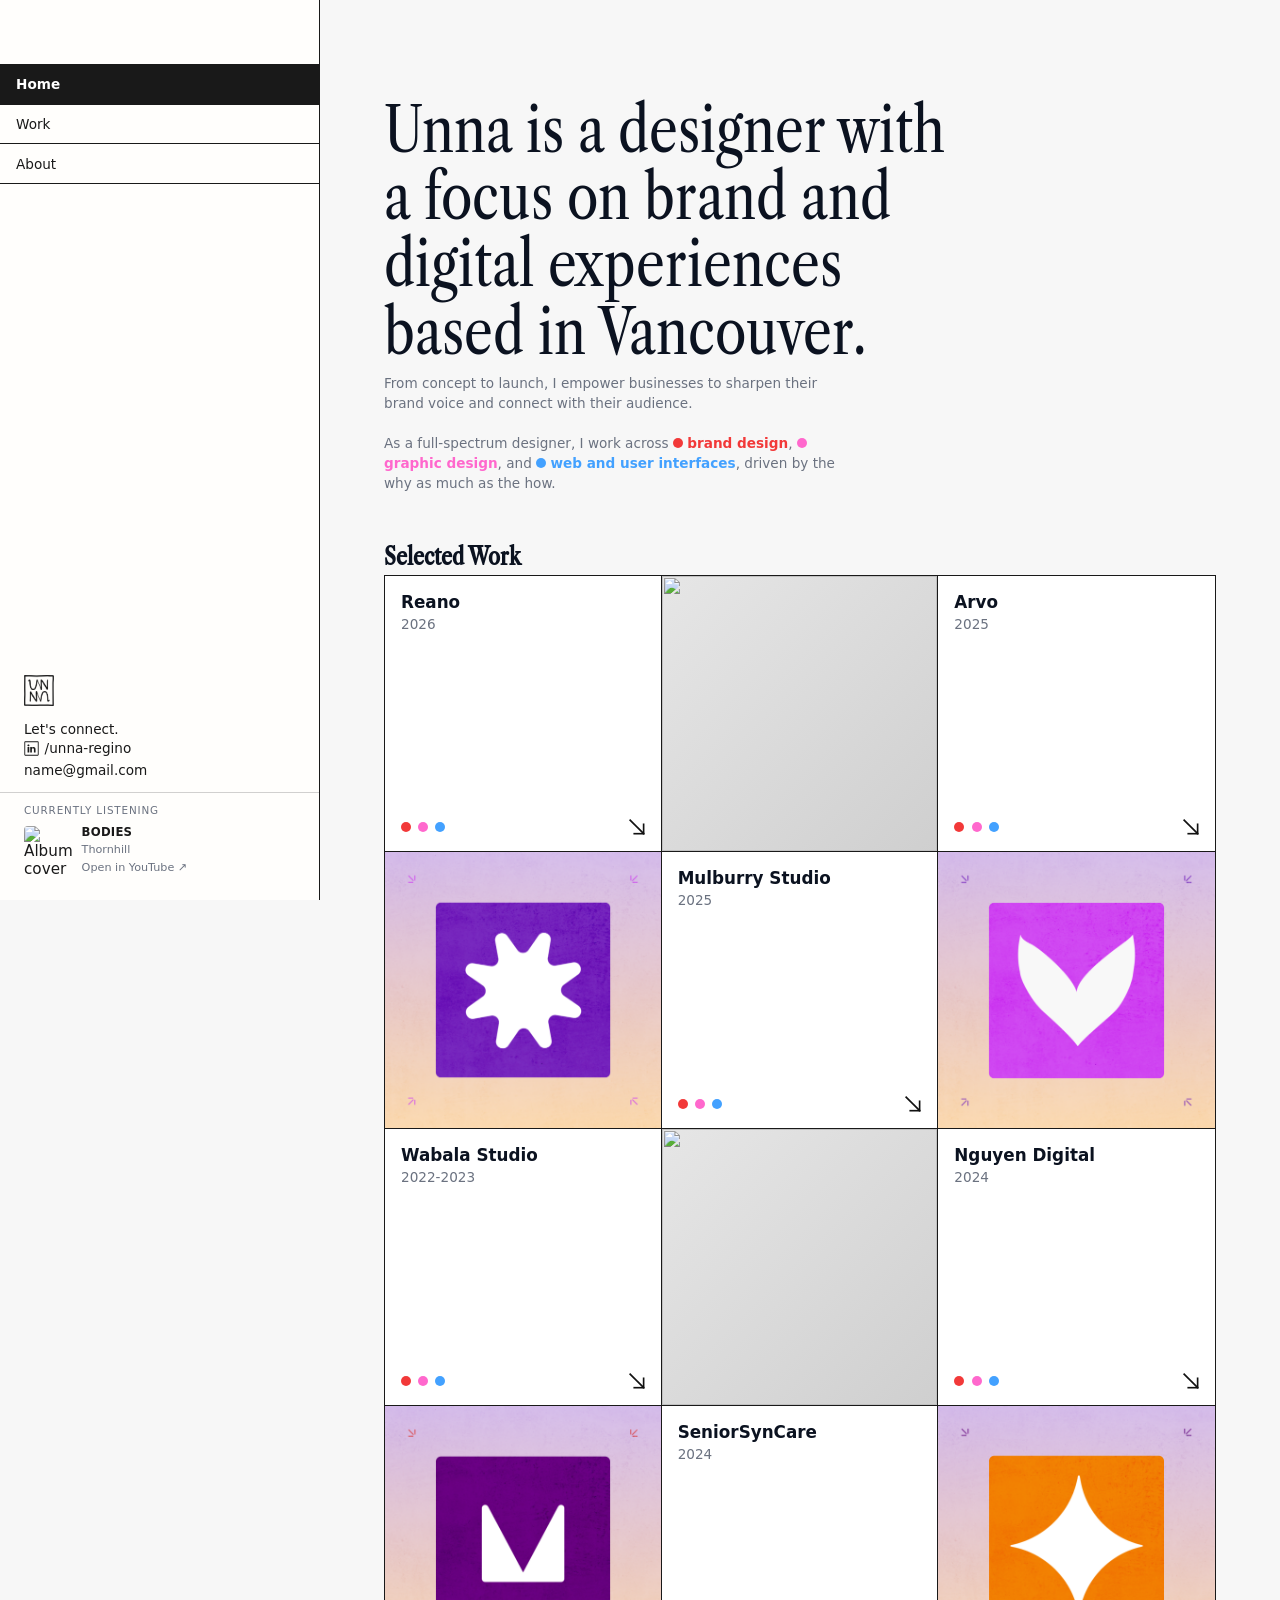
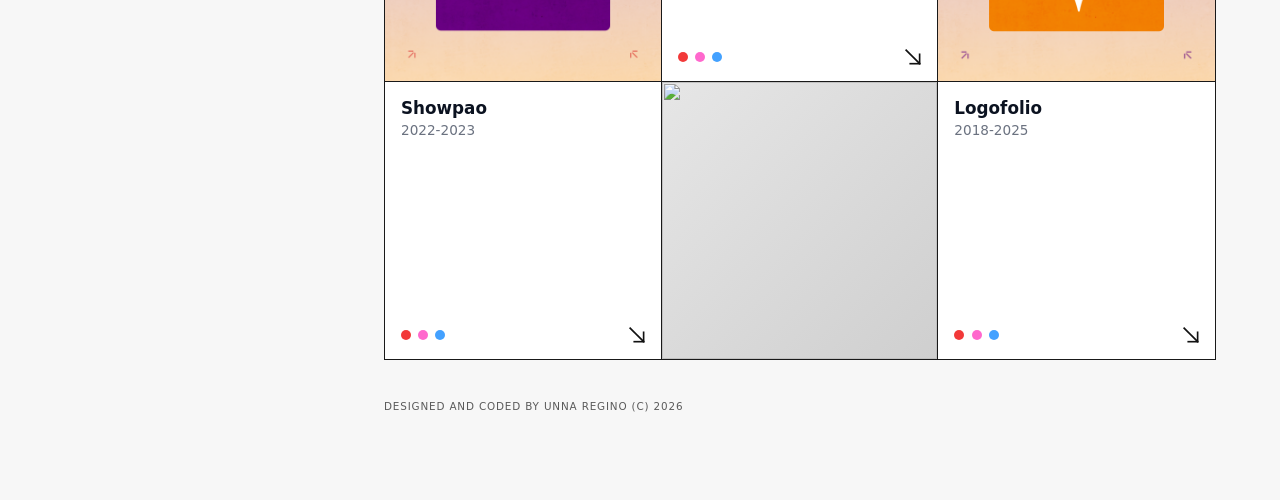
==== commit 00e8f8e5: "Add my HTML structure for personal website Initial commit of the personal website HTML structure." ====
--- a/index.html
+++ b/index.html
@@ -1,12 +1,258 @@
-<!DOCTYPE html>
-<html lang="en">
-<head>
-  <meta charset="UTF-8" />
-  <meta name="viewport" content="width=device-width, initial-scale=1.0" />
-  <title>Portfolio 2026</title>
-</head>
-<body>
-  <h1>Portfolio 2026</h1>
-  <p>Welcome to my portfolio.</p>
-</body>
-</html>
+<!doctype html>
+<html lang="en">
+<head>
+  <meta charset="utf-8" />
+  <meta name="viewport" content="width=device-width, initial-scale=1" />
+  <title>Personal Website</title>
+  <link rel="icon" href="assets/logo-unna.png" type="image/png" />
+  <link rel="stylesheet" href="css/styles.css">
+  <meta name="description" content="Personal site with sidebar navigation and selected work grid">
+</head>
+<body>
+  <aside class="sidebar">
+    <div class="logo">
+      <a href="index.html"><img src="assets/logo-unna.png" alt="Logo" /></a>
+    </div>
+    <button class="hamburger" aria-controls="main-nav" aria-expanded="false" aria-label="Open menu">☰</button>
+    <nav class="menu" aria-label="Main">
+      
+      <button class="menu-item selected" aria-current="page">Home</button>
+      <div class="work-group">
+        <button class="menu-item work-toggle" aria-haspopup="true" aria-expanded="false">Work</button>
+        <div class="submenu" role="menu" aria-label="Work pages">
+          <a class="submenu-item" role="menuitem" href="work/reano.html">
+            <span class="submenu-dots"><span class="dot dot-3"></span><span class="dot dot-2"></span></span>
+            <span class="submenu-text">Reano</span>
+          </a>
+          <a class="submenu-item" role="menuitem" href="work/arvo.html">
+            <span class="submenu-dots"><span class="dot dot-3"></span></span>
+            <span class="submenu-text">Arvo</span>
+          </a>
+          <a class="submenu-item" role="menuitem" href="work/mulburrystudio.html">
+            <span class="submenu-dots"><span class="dot dot-1"></span><span class="dot dot-2"></span></span>
+            <span class="submenu-text">Mulburry Studio</span>
+          </a>
+          <a class="submenu-item" role="menuitem" href="work/wabalastudio.html">
+            <span class="submenu-dots"><span class="dot dot-1"></span><span class="dot dot-2"></span><span class="dot dot-3"></span></span>
+            <span class="submenu-text">Wabala Studio</span>
+          </a>
+          <a class="submenu-item" role="menuitem" href="work/nguyendigital.html">
+            <span class="submenu-dots"><span class="dot dot-1"></span><span class="dot dot-3"></span></span>
+            <span class="submenu-text">Nguyen Digital</span>
+          </a>
+          <a class="submenu-item" role="menuitem" href="work/seniorsyncare.html">
+            <span class="submenu-dots"><span class="dot dot-1"></span><span class="dot dot-2"></span><span class="dot dot-3"></span></span>
+            <span class="submenu-text">Seniorsyncare</span>
+          </a>
+          <a class="submenu-item" role="menuitem" href="work/showpao.html">
+            <span class="submenu-dots"><span class="dot dot-1"></span><span class="dot dot-2"></span></span>
+            <span class="submenu-text">Showpao</span>
+          </a>
+          <a class="submenu-item" role="menuitem" href="work/logofolio.html">
+            <span class="submenu-dots"><span class="dot dot-1"></span></span>
+            <span class="submenu-text">Logofolio</span>
+          </a>
+        </div>
+        <div class="mobile-chat">
+          <p>Let's connect.</p>
+          <p><a class="social-link" href="https://linkedin.com/in/unna-regino" target="_blank" rel="noopener noreferrer"><img src="assets/linkedin.svg" alt="LinkedIn"> /unna-regino</a></p>
+          <p>name@gmail.com</p>
+        </div>
+      </div>
+      <a class="menu-item" href="about.html">About</a>
+    </nav>
+
+    <div class="aside-footer">
+      <p>Let's connect.</p>
+      <p><a class="social-link" href="https://linkedin.com/in/unna-regino" target="_blank" rel="noopener noreferrer"><img src="assets/linkedin.svg" alt="LinkedIn"> /unna-regino</a></p>
+      <p>name@gmail.com</p>
+      <div class="now-playing"><p class="np-label">Currently Listening</p><div class="np-row"><div class="np-thumb-wrap"><img class="np-thumb" src="https://img.youtube.com/vi/YiD27C_8134/mqdefault.jpg" alt="Album cover"><button class="np-play-btn" aria-label="Play" onclick="var p=this.closest('.np-thumb-wrap');var f=document.createElement('iframe');f.src='https://www.youtube.com/embed/YiD27C_8134?autoplay=1';f.allow='autoplay;encrypted-media';f.setAttribute('allowfullscreen','');f.className='np-yt-frame';p.replaceWith(f);">&#9654;</button></div><div class="np-meta"><p class="np-album">BODIES</p><p class="np-artist">Thornhill</p><a class="np-ytlink" href="https://www.youtube.com/watch?v=YiD27C_8134&list=OLAK5uy_lDzUVVK7lQEmtogXEdHExCnab5HtFDv0I" target="_blank" rel="noopener noreferrer">Open in YouTube ↗</a></div></div></div>
+    </div>
+  </aside>
+
+  <main class="content">
+    <section class="atf">
+      <h1 style="max-width:600px">Unna is a designer with a focus on brand and digital experiences based in Vancouver.</h1>
+      <p class="narrow-copy">From concept to launch, I empower businesses to sharpen their brand voice and connect with their audience.</p>
+      <br>
+      <p class="narrow-copy">As a full-spectrum designer, I work across <span class="dot dot-1"></span> <span class="text-dot-1">brand design</span>, <span class="dot dot-2"></span> <span class="text-dot-2">graphic design</span>, and <span class="dot dot-3"></span> <span class="text-dot-3">web and user interfaces</span>, driven by the why as much as the how.</p>
+    </section>
+
+    <section class="selected-work">
+      <h2>Selected Work</h2>
+      <div class="work-grid" role="list">
+        <!-- 3 x 4 grid = 12 items; alternate card / image -->
+        <!-- Use placeholders; replace links and images as needed -->
+        <!-- Item 1: card -->
+        <a class="work-card" href="work/reano.html" role="listitem">
+          <div class="card-top">
+            <strong class="work-title">Reano</strong>
+            <span class="work-year">2026</span>
+          </div>
+          <div class="card-footer">
+            <div class="dots">
+              <span class="dot dot-1"></span>
+              <span class="dot dot-2"></span>
+              <span class="dot dot-3"></span>
+            </div>
+            <img class="chev" src="assets/downarrow.svg" alt="Down arrow" aria-hidden="true">
+          </div>
+        </a>
+
+        <!-- Item 2: image -->
+        <div class="work-image" role="listitem"><img src="assets/unna-art1.png" alt=""></div>
+
+        <!-- Repeat pattern -->
+        <a class="work-card" href="work/arvo.html" role="listitem">
+          <div class="card-top">
+            <strong class="work-title">Arvo</strong>
+            <span class="work-year">2025</span>
+          </div>
+          <div class="card-footer">
+            <div class="dots">
+              <span class="dot dot-1"></span>
+              <span class="dot dot-2"></span>
+              <span class="dot dot-3"></span>
+            </div>
+            <img class="chev" src="assets/downarrow.svg" alt="Down arrow" aria-hidden="true">
+          </div>
+        </a>
+
+        <div class="work-image" role="listitem"><img src="assets/unna-art2.png" alt=""></div>
+
+        <a class="work-card" href="work/mulburrystudio.html" role="listitem">
+          <div class="card-top">
+            <strong class="work-title">Mulburry Studio</strong>
+            <span class="work-year">2025</span>
+          </div>
+          <div class="card-footer">
+            <div class="dots">
+              <span class="dot dot-1"></span>
+              <span class="dot dot-2"></span>
+              <span class="dot dot-3"></span>
+            </div>
+            <img class="chev" src="assets/downarrow.svg" alt="Down arrow" aria-hidden="true">
+          </div>
+        </a>
+
+        <div class="work-image" role="listitem"><img src="assets/unna-art3.png" alt=""></div>
+
+        <a class="work-card" href="work/wabalastudio.html" role="listitem">
+          <div class="card-top">
+            <strong class="work-title">Wabala Studio</strong>
+            <span class="work-year">2022-2023</span>
+          </div>
+          <div class="card-footer">
+            <div class="dots">
+              <span class="dot dot-1"></span>
+              <span class="dot dot-2"></span>
+              <span class="dot dot-3"></span>
+            </div>
+            <img class="chev" src="assets/downarrow.svg" alt="Down arrow" aria-hidden="true">
+          </div>
+        </a>
+
+        <div class="work-image" role="listitem"><img src="assets/unna-art4.png" alt=""></div>
+
+        <a class="work-card" href="work/nguyendigital.html" role="listitem">
+          <div class="card-top">
+            <strong class="work-title">Nguyen Digital</strong>
+            <span class="work-year">2024</span>
+          </div>
+          <div class="card-footer">
+            <div class="dots">
+              <span class="dot dot-1"></span>
+              <span class="dot dot-2"></span>
+              <span class="dot dot-3"></span>
+            </div>
+            <img class="chev" src="assets/downarrow.svg" alt="Down arrow" aria-hidden="true">
+          </div>
+        </a>
+
+        <div class="work-image" role="listitem"><img src="assets/unna-art5.png" alt=""></div>
+
+        <a class="work-card" href="work/seniorsyncare.html" role="listitem">
+          <div class="card-top">
+            <strong class="work-title">SeniorSynCare</strong>
+            <span class="work-year">2024</span>
+          </div>
+          <div class="card-footer">
+            <div class="dots">
+              <span class="dot dot-1"></span>
+              <span class="dot dot-2"></span>
+              <span class="dot dot-3"></span>
+            </div>
+            <img class="chev" src="assets/downarrow.svg" alt="Down arrow" aria-hidden="true">
+          </div>
+        </a>
+
+        <div class="work-image" role="listitem"><img src="assets/unna-art6.png" alt=""></div>
+
+        <a class="work-card" href="work/showpao.html" role="listitem">
+          <div class="card-top">
+            <strong class="work-title">Showpao</strong>
+            <span class="work-year">2022-2023</span>
+          </div>
+          <div class="card-footer">
+            <div class="dots">
+              <span class="dot dot-1"></span>
+              <span class="dot dot-2"></span>
+              <span class="dot dot-3"></span>
+            </div>
+            <img class="chev" src="assets/downarrow.svg" alt="Down arrow" aria-hidden="true">
+          </div>
+        </a>
+
+        <div class="work-image" role="listitem"><img src="assets/unna-art7.png" alt=""></div>
+
+        <a class="work-card" href="work/logofolio.html" role="listitem">
+          <div class="card-top">
+            <strong class="work-title">Logofolio</strong>
+            <span class="work-year">2018-2025</span>
+          </div>
+          <div class="card-footer">
+            <div class="dots">
+              <span class="dot dot-1"></span>
+              <span class="dot dot-2"></span>
+              <span class="dot dot-3"></span>
+            </div>
+            <img class="chev" src="assets/downarrow.svg" alt="Down arrow" aria-hidden="true">
+          </div>
+        </a>
+      </div>
+    </section>
+  </main>
+
+<script>
+  (function(){
+    var hb = document.querySelector('.hamburger');
+    var sb = document.querySelector('.sidebar');
+    var workToggle = document.querySelector('.work-toggle');
+    var workGroup = document.querySelector('.work-group');
+    if(!hb || !sb) return;
+    // hamburger opens/closes the mobile sidebar; icon toggles
+    hb.addEventListener('click', function(){
+      var open = sb.classList.toggle('open');
+      hb.setAttribute('aria-expanded', open);
+      hb.textContent = open ? '✕' : '☰';
+    });
+
+    // work submenu: on mobile tap toggles submenu open inside sidebar
+    if(workToggle && workGroup){
+      workToggle.addEventListener('click', function(e){
+        if(window.innerWidth<=900){
+          e.preventDefault();
+          workGroup.classList.toggle('open');
+        }
+      });
+    }
+
+    // close overlay when resizing to desktop
+    window.addEventListener('resize', function(){
+      if(window.innerWidth>900){ sb.classList.remove('open'); hb.setAttribute('aria-expanded','false'); hb.textContent = '☰'; workGroup.classList.remove('open'); }
+    });
+  })();
+</script>
+
+</body>
+</html>
--- a/css/styles.css
+++ b/css/styles.css
@@ -0,0 +1,468 @@
+@import url('https://api.fontshare.com/v2/css?f[]=satoshi@900,700,500,400&display=swap');
+
+@font-face{
+  font-family:'Libre Caslon Condensed';
+  src:url('../assets/fonts/Libre Caslon Condensed/LibreCaslonCondensed-Regular.woff2') format('woff2');
+  font-weight:400;
+  font-style:normal;
+  font-display:swap;
+}
+@font-face{
+  font-family:'Libre Caslon Condensed';
+  src:url('../assets/fonts/Libre Caslon Condensed/LibreCaslonCondensed-Italic.woff2') format('woff2');
+  font-weight:400;
+  font-style:italic;
+  font-display:swap;
+}
+@font-face{
+  font-family:'Libre Caslon Condensed';
+  src:url('../assets/fonts/Libre Caslon Condensed/LibreCaslonCondensed-Medium.woff2') format('woff2');
+  font-weight:500;
+  font-style:normal;
+  font-display:swap;
+}
+@font-face{
+  font-family:'Libre Caslon Condensed';
+  src:url('../assets/fonts/Libre Caslon Condensed/LibreCaslonCondensed-MediumItalic.woff2') format('woff2');
+  font-weight:500;
+  font-style:italic;
+  font-display:swap;
+}
+
+
+:root{
+  --sidebar-bg:#FFFEFC;
+  --accent:#ff6b6b;
+  --muted:#6b7280;
+  --card-bg:#ffffff;
+  --page-pad:4rem 4rem 4rem 4rem;
+}
+*{box-sizing:border-box}
+html,body{height:100%;margin:0;font-family:'Satoshi', system-ui, -apple-system, "Segoe UI", Roboto, "Helvetica Neue", Arial;color:#0b1220;background:#f7f7f7}
+p{font-family:'Satoshi', system-ui, -apple-system, "Segoe UI", Roboto, "Helvetica Neue", Arial;font-size:0.85rem;}
+h1,h2,h3,h4,h5,h6{font-family:'Libre Caslon Condensed', Georgia, serif;}
+body {
+  overflow-x: hidden;
+}
+
+.sidebar{
+  position:fixed;
+  left:0;top:0;
+  height:100vh;
+  width:25vw;
+  min-width:220px;
+  background:var(--sidebar-bg);
+  color:#191919;
+  border-right:1px solid #191919;
+  display:flex;
+  flex-direction:column;
+  align-items:flex-start;
+  padding:0;
+  gap:0;
+}
+.logo img{width:10%;height:auto;display:block;object-fit:contain;transition:transform .35s ease;}
+.logo img:hover{transform:rotate(180deg);}
+/* desktop: logo sits above footer text */
+.logo{padding-left:1.5rem;padding-top:0;padding-bottom:0.9rem;order:3;margin-top:auto;}
+.menu{display:flex;flex-direction:column;width:100%;align-items:flex-start;padding:4rem 0 0;order:1}
+.menu-item{
+  background:var(--sidebar-bg);
+  border:none;
+  font-family:'Satoshi', system-ui, -apple-system, "Segoe UI", Roboto, "Helvetica Neue", Arial;
+  color:inherit;
+  padding:0.7rem 1rem;
+  line-height:1.2;
+  font-size:0.85rem;
+  cursor:pointer;
+  text-align:left;
+  width:100%;
+  border-radius:0;
+  border-top:1px solid #191919;
+  border-bottom:none;
+  background-color:#FFFEFC;
+  color:#191919;
+  margin:0;
+}
+.menu > a.menu-item:last-child{border-bottom:1px solid #191919;}
+.menu-item:hover,.menu-item:focus{background:#191919;color:#ffffff;outline:none}
+.menu-item.selected{font-weight:700;background:#191919;color:#ffffff}
+.work-group:hover .work-toggle,
+.work-group:focus-within .work-toggle,
+.work-page .work-toggle{background:#191919;color:#ffffff;}
+/* add overall padding for nav/buttons container */
+.nav-pad{padding-left:1.5rem;padding-top:0.5rem}
+
+/* remove underline for anchors */
+.menu-item, .submenu-item {text-decoration:none}
+
+/* hamburger button (hidden desktop) */
+.hamburger {
+  display: none;
+  background: none;
+  border: none;
+  font-size: 2rem;
+  padding: 0.5rem 0 0.5rem 0.5rem; /* no right padding */
+  margin:0;
+  cursor: pointer;
+  color: #191919;
+}
+/* aside footer (desktop left-aligned at bottom) */
+.aside-footer{padding-left:1.5rem;padding-bottom:1.5rem;color:#191919;font-size:0.95rem;width:100%;margin-top:0;order:4;display:flex;flex-direction:column;gap:0;}
+.aside-footer p{margin:0;line-height:1.4;}
+.aside-footer .social-link img{width:15px;height:auto;display:inline-block;vertical-align:middle;}
+.now-playing{
+  margin-top:0.75rem;
+  padding-top:0.75rem;
+  border-top:1px solid rgba(25,25,25,0.2);
+  width:calc(100% + 1.5rem);
+  margin-left:-1.5rem;
+  padding-left:1.5rem;
+}
+.np-label{font-size:0.65rem !important;text-transform:uppercase;letter-spacing:0.08em;color:var(--muted);margin:0 0 0.5rem 0 !important;line-height:1 !important;}
+.np-row{display:flex;align-items:center;gap:0.6rem;}
+.np-thumb-wrap{position:relative;width:48px;height:48px;flex-shrink:0;border-radius:4px;overflow:hidden;cursor:pointer;}
+.np-thumb{width:100%;height:100%;object-fit:cover;display:block;}
+.np-play-btn{position:absolute;inset:0;width:100%;height:100%;display:flex;align-items:center;justify-content:center;background:rgba(0,0,0,0.28);color:#fff;border:none;cursor:pointer;font-size:0;padding:0;opacity:0;transition:opacity .18s;}
+.np-play-btn::before{content:'▶';font-size:0.62rem;line-height:1;transform:translateX(1px);}
+.np-thumb-wrap:hover .np-play-btn{opacity:1;}
+.np-yt-frame{width:48px;height:48px;border:none;border-radius:4px;flex-shrink:0;}
+.np-meta{display:flex;flex-direction:column;gap:0.15rem;min-width:0;}
+.np-album{font-size:0.73rem;color:#191919;line-height:1.25;font-weight:700;text-transform:uppercase;letter-spacing:0.02em;}
+.np-artist{font-size:0.7rem;color:var(--muted);line-height:1.25;}
+.np-ytlink{font-size:0.7rem;color:var(--muted);text-decoration:none;line-height:1.4;}
+.np-ytlink:hover{color:#191919;text-decoration:underline;}
+
+/* Work submenu expands in flow so later items move down */
+.work-group{position:relative;width:100%;display:flex;flex-direction:column;}
+.submenu{
+  position:static;
+  width:100%;
+  background:var(--sidebar-bg);
+  border-top:0;
+  box-shadow:none;
+  max-height:0;
+  overflow:hidden;
+  opacity:0;
+  transform:none;
+  pointer-events:none;
+  transition:max-height .28s ease, opacity .18s ease, border-top-color .22s ease;
+  z-index:30;
+  display:flex;
+  flex-direction:column;
+}
+.work-group:hover .submenu,
+.work-group:focus-within .submenu{
+  max-height:30rem;
+  opacity:1;
+  border-top:0;
+  pointer-events:auto;
+}.work-page .submenu{
+  max-height:30rem;
+  opacity:1;
+  border-top:0;
+  pointer-events:auto;
+}
+.submenu-item{
+  padding:0.7rem 1rem;
+  border-bottom:none;
+  text-decoration:none;
+  color:#191919;
+  background:var(--sidebar-bg);
+  display:flex;
+  align-items:center;
+  gap:0.8rem;
+  opacity:0;
+  transform:translateY(-6px);
+  transition:transform .22s ease, opacity .18s ease, background .18s ease, color .18s ease;
+}
+.work-group:hover .submenu-item,
+.work-group:focus-within .submenu-item,
+.work-page .submenu-item{opacity:1;transform:none;}
+.submenu-dots{display:inline-flex;gap:0.3rem;align-items:center;}
+.submenu-dots .dot{width:8px;height:8px;border-radius:50%;display:inline-block;}
+.submenu-text{display:inline-block;font-size:0.85rem;}
+.submenu-item:hover,.submenu-item:focus{background:#191919;color:#ffffff;outline:none}
+.gala-link{color:#1651e2;text-decoration:none;border-bottom:1px solid transparent;transition:color .2s ease, border-bottom-color .2s ease;}
+.gala-link:hover,.gala-link:focus{color:#ff68cd;border-bottom-color:#ff68cd;}
+.social-link{display:inline-flex;align-items:center;gap:0.35rem;color:inherit;text-decoration:none;}
+.social-link img{width:14px;height:14px;display:inline-block;vertical-align:middle;}
+
+/*MAIN*/
+
+@keyframes atf-enter {
+  from {
+    opacity: 0;
+    transform: translateY(28px);
+  }
+  to {
+    opacity: 1;
+    transform: translateY(0);
+  }
+}
+
+.content{margin-left:25vw;padding:var(--page-pad);padding-bottom:5.5rem;min-height:100vh}
+.content::after{
+  content:"DESIGNED AND CODED BY UNNA REGINO (C) 2026";
+  display:block;
+  margin-top:2.5rem;
+  font-family:'Satoshi', system-ui, -apple-system, "Segoe UI", Roboto, "Helvetica Neue", Arial;
+  font-size:0.65rem;
+  letter-spacing:0.08em;
+  color:#191919;
+  opacity:0.7;
+}
+.atf {
+  animation: atf-enter 1s cubic-bezier(0.22, 1, 0.36, 1) both;
+}
+.atf h1{margin:2rem 0 0.5rem 0;font-size: clamp(1.6rem, 5vw, 4rem);line-height:4.2rem;font-weight:400;}
+.atf p{margin:0;color:var(--muted);max-width:55ch}
+
+.selected-work{margin-top:3rem}
+.selected-work h2{margin:0 0 1rem 0}
+
+.work-grid{display:grid;grid-template-columns:repeat(3,1fr);gap:0;border:1px solid #191919;border-radius:0;overflow:hidden;}
+.work-grid > *{border-right:1px solid #191919;border-bottom:1px solid #191919;}
+.work-grid > *:nth-child(3n){border-right:0;}
+.work-grid > *:nth-last-child(-n+3){border-bottom:0;}
+.work-card,.work-image{aspect-ratio:1/1;border-radius:0;overflow:hidden;display:flex;flex-direction:column;justify-content:space-between;padding:1rem;background:var(--card-bg);text-decoration:none;color:inherit}
+.work-image{background:linear-gradient(135deg,#e6e6e6,#cfcfcf);align-items:center;justify-content:center;font-weight:600;color:#333}
+.work-image{padding:0;}
+.work-image img{width:100%;height:100%;object-fit:cover;display:block;}
+
+.card-top{display:flex;flex-direction:column;gap:0.25rem}
+.work-title{font-size:1.05rem}
+.work-year{font-size:0.85rem;color:var(--muted)}
+
+.card-footer{display:flex;justify-content:space-between;align-items:center}
+.dots{display:flex;gap:0.45rem}
+.dot{width:10px;height:10px;border-radius:50%;display:inline-block}
+.dot-1{background:#F23939}
+.dot-2{background:#FF68CD}
+.dot-3{background:#43A1FF}
+.text-dot-1{color:#F23939;font-weight:600;}
+.text-dot-2{color:#FF68CD;font-weight:600;}
+.text-dot-3{color:#43A1FF;font-weight:600;}
+.chev{width:16px;height:16px;display:inline-block;object-fit:contain;transition:transform .2s ease, filter .2s ease;filter:none;}
+
+.work-card{transition: background .25s ease, color .25s ease;}
+.work-card:hover{background:#111;color:#fff;}
+.work-card:hover .work-title{font-style:italic;}
+.work-card:hover .chev{transform:rotate(-90deg);filter:invert(1);}
+.work-card .chev{transform:rotate(0deg);transition:transform .25s ease, filter .25s ease;}
+
+.work-card:focus{outline:3px solid rgba(99,102,241,0.12);outline-offset:3px}
+.work-page-image{
+  background:#ddd;
+  display:flex;
+  align-items:center;
+  justify-content:center;
+  border-radius:8px;
+  min-height:260px;
+  height:auto;
+  overflow:hidden;
+}
+.work-page-image img, .work-page-image-narrow img{width:100%;height:100%;object-fit:cover;display:block;}
+.work-page-image.work-page-image--short{min-height:180px;max-height:240px;}
+.work-page-image-narrow{
+  background:#ffffff;
+  display:flex;
+  align-items:center;
+  justify-content:center;
+  border-radius:8px;
+  min-height:180px;
+  height:auto;
+  max-height:280px;
+  overflow:hidden;
+}
+.work-page-grid{
+  display:grid;
+  grid-template-columns:1fr 1.25fr;
+  gap:0.5rem;
+  margin-top:0.8rem;
+  align-items:stretch;}
+.work-page-2col{
+  display:grid;
+  grid-template-columns:1.25fr 1fr;
+  gap:0.5rem;
+  margin-top:0.8rem;
+  align-items:stretch;}
+.nd-type-layout{
+  grid-template-columns:0.9fr 1.5fr;
+}
+.logoevol-container img,
+.type-container img{
+  object-fit:contain;
+}
+.colorcombo-container{
+  min-height:320px;
+  max-height:530px;
+}
+.colorcombo-container img{
+  object-fit:contain;
+}
+.colorcombo-container .nd-colorcombo-img{
+  transform:scale(1.16) translateY(2%);
+  transform-origin:center;
+}
+.type-container{
+  min-height:320px;
+}
+.newweb-container{
+  align-items:center;
+  background:#D3A588;
+  max-height:none;
+}
+.newweb-container img{
+  object-fit:contain;
+
+}
+.ssc-old-homepage-container{
+  min-height:200px;
+  max-height:320px;
+  align-self:start;
+}
+.work-info-grid{display:grid;grid-template-columns:repeat(4,1fr);gap:0.5rem;margin-top:1rem;}
+.work-info-card{background:#fff;padding:0.9rem;border:0;border-radius:4px;}
+.work-info-card h2{margin-top:0;margin-bottom:0.35rem;font-size:1rem;}
+.content h2{margin-bottom:0.25rem;}
+@media (max-width:900px){.work-info-grid{grid-template-columns:1fr;}} 
+
+.logofolio-section{margin-top:1.4rem;}
+.logofolio-list{
+  display:grid;
+  grid-template-columns:1fr;
+  gap:0;
+  align-items:start;
+}
+.logofolio-item{
+  display:grid;
+  grid-template-columns:1.1fr 1fr;
+  gap:0;
+  align-items:stretch;
+}
+.logofolio-item + .logofolio-item{
+  margin-top:-1px;
+}
+.logo-card{
+  margin:0;
+  aspect-ratio:16/9;
+  border:1px solid #191919;
+  border-right:0;
+  background:#ffffff;
+  display:flex;
+  align-items:center;
+  justify-content:center;
+  padding:0;
+  overflow:hidden;
+}
+.logo-card img{
+  width: 70%;
+  height:100%;
+  object-fit:contain;
+  display:block;
+}
+.logo-card img.logo-scale-50{
+  width:50%;
+}
+.logo-card img.logo-scale-35{
+  width:35%;
+}
+.logo-detail{
+  border:1px solid #191919;
+  background:#ffffff;
+  padding:1.25rem 1.5rem;
+  display:grid;
+  gap:0.6rem;
+  align-content:center;
+}
+.logo-detail p{margin:0;color:#191919;line-height:1.5;}
+
+/* Responsive behavior */
+@media (max-width:900px){
+  .sidebar{
+    position:fixed;
+    left:0;
+    top:0;
+    right:0;
+    height:auto;
+    display:flex;
+    flex-direction:row;
+    align-items:center;
+    justify-content:
+    space-between;
+    padding:1rem 1rem;
+    z-index:60;
+    width:100vw;
+    border-bottom: 1px solid #191919;
+  }
+  .logo{padding-top:0;padding-bottom:0;padding-left:0;order:0;margin-top:0}
+  .logo img{width:8%}
+  .hamburger{display:block; margin-right: 0;}
+  .menu{display:none;flex-direction:column;max-height:0;overflow:hidden;opacity:0;visibility:hidden;pointer-events:none}
+  .menu-item{padding:1rem 1.5rem;font-size:0.95rem}
+  .content{margin-left:0;margin-top:5rem;padding:2rem;padding-bottom:4.5rem;}
+  .content::after{font-size:0.6rem;letter-spacing:0.07em;}
+  .work-grid{grid-template-columns:repeat(2,1fr)}
+  .work-page-grid, .work-page-2col{grid-template-columns:1fr;}
+  .logofolio-item{grid-template-columns:1fr;}
+
+  /* hide footer on mobile and keep hamburger at top-right */
+  .aside-footer{display:none !important;}
+  .sidebar{justify-content:flex-start;}
+  .hamburger{display:block; position:absolute; top:1rem; right:1rem; z-index:70;}
+  /* when sidebar has .open use full-screen overlay */
+  .sidebar.open{align-items:flex-start;height:100vh;width:100vw;left:0;top:0;right:0;background:var(--sidebar-bg);padding:0}
+  .sidebar.open .logo{display:none}
+  .sidebar.open .menu{display:flex;position:static;margin:0;width:100%;background:transparent;padding:0;box-shadow:none;flex-direction:column;overflow:auto;max-height:100vh;opacity:1;visibility:visible;pointer-events:auto}
+  .sidebar.open .submenu{position:static;transform:none;opacity:1;pointer-events:auto;padding:0;max-height:none;border-top:0;overflow:visible}
+  .sidebar.open .submenu-item{opacity:1;transform:none}
+  .sidebar:not(.open) .menu{display:none !important;}
+  .submenu-item{padding:1rem 1.5rem;font-size:0.95rem;}
+  .mobile-chat{display:block;padding:0.75rem 1rem;color:#191919}
+  .work-group.open .submenu{display:flex}
+  /* place close icon top-right when overlay open and give more gap from menu */
+  .sidebar.open .hamburger {
+  position: fixed;
+  top: 1.25rem;
+  right: 1.25rem;
+  padding: 1rem 0 1rem 1rem;
+  margin: 0;
+  background: none;
+  border: none;
+  line-height: 1;
+}
+  /* ensure the menu content does not sit under the close icon */
+  .sidebar.open .menu{padding-top:7rem}
+}
+
+/* default hide mobile chat (desktop) */
+.mobile-chat{display:none}
+
+@media (max-width:520px){
+  .work-grid{grid-template-columns:repeat(1,1fr)}
+  .atf h1{font-size:2.5rem;line-height:2.75rem;}
+}
+
+.bio-video .video-embed{margin-top:1rem;max-width:900px;width:100%;aspect-ratio:16/9;background:#111;border-radius:8px;overflow:hidden;}
+.caption, .work-caption{margin-top:0.5rem;color:#191919;font-size:0.65rem;letter-spacing:0.08em;opacity:0.7;font-family:'Satoshi', system-ui, -apple-system, "Segoe UI", Roboto, "Helvetica Neue", Arial;font-style:italic;text-transform:uppercase;max-width:900px;}
+.narrow-copy{max-width:calc((100vw - 8.5rem) / 2.25);margin-top:1rem;margin-bottom:1rem;color:#1E293B;line-height:1.5;}
+@media (max-width:900px){
+  .narrow-copy{max-width:100%;}
+}
+.service-grid{display:grid;grid-template-columns:repeat(3,1fr);gap:0;border:1px solid #191919;margin-top:1rem;}
+.service-card{border-right:1px solid #191919;border-bottom:1px solid #191919;padding:1rem;background:#fff;}
+.service-card:nth-child(3n){border-right:0;}
+.service-card:nth-last-child(-n+3){border-bottom:0;}
+.service-card ul{margin:0;padding:0;list-style:none;}
+.service-card ul li{margin-bottom:0.35rem;}
+
+@media (max-width:900px){
+  .service-grid{grid-template-columns:repeat(2,1fr);}
+  .service-card:nth-child(2n){border-right:0;}
+  .service-card:nth-last-child(-n+2){border-bottom:0;}
+}
+@media (max-width:620px){
+  .service-grid{grid-template-columns:1fr;}
+  .service-card{border-right:0;border-bottom:1px solid #191919;}
+  .service-card:last-child{border-bottom:0;}
+}
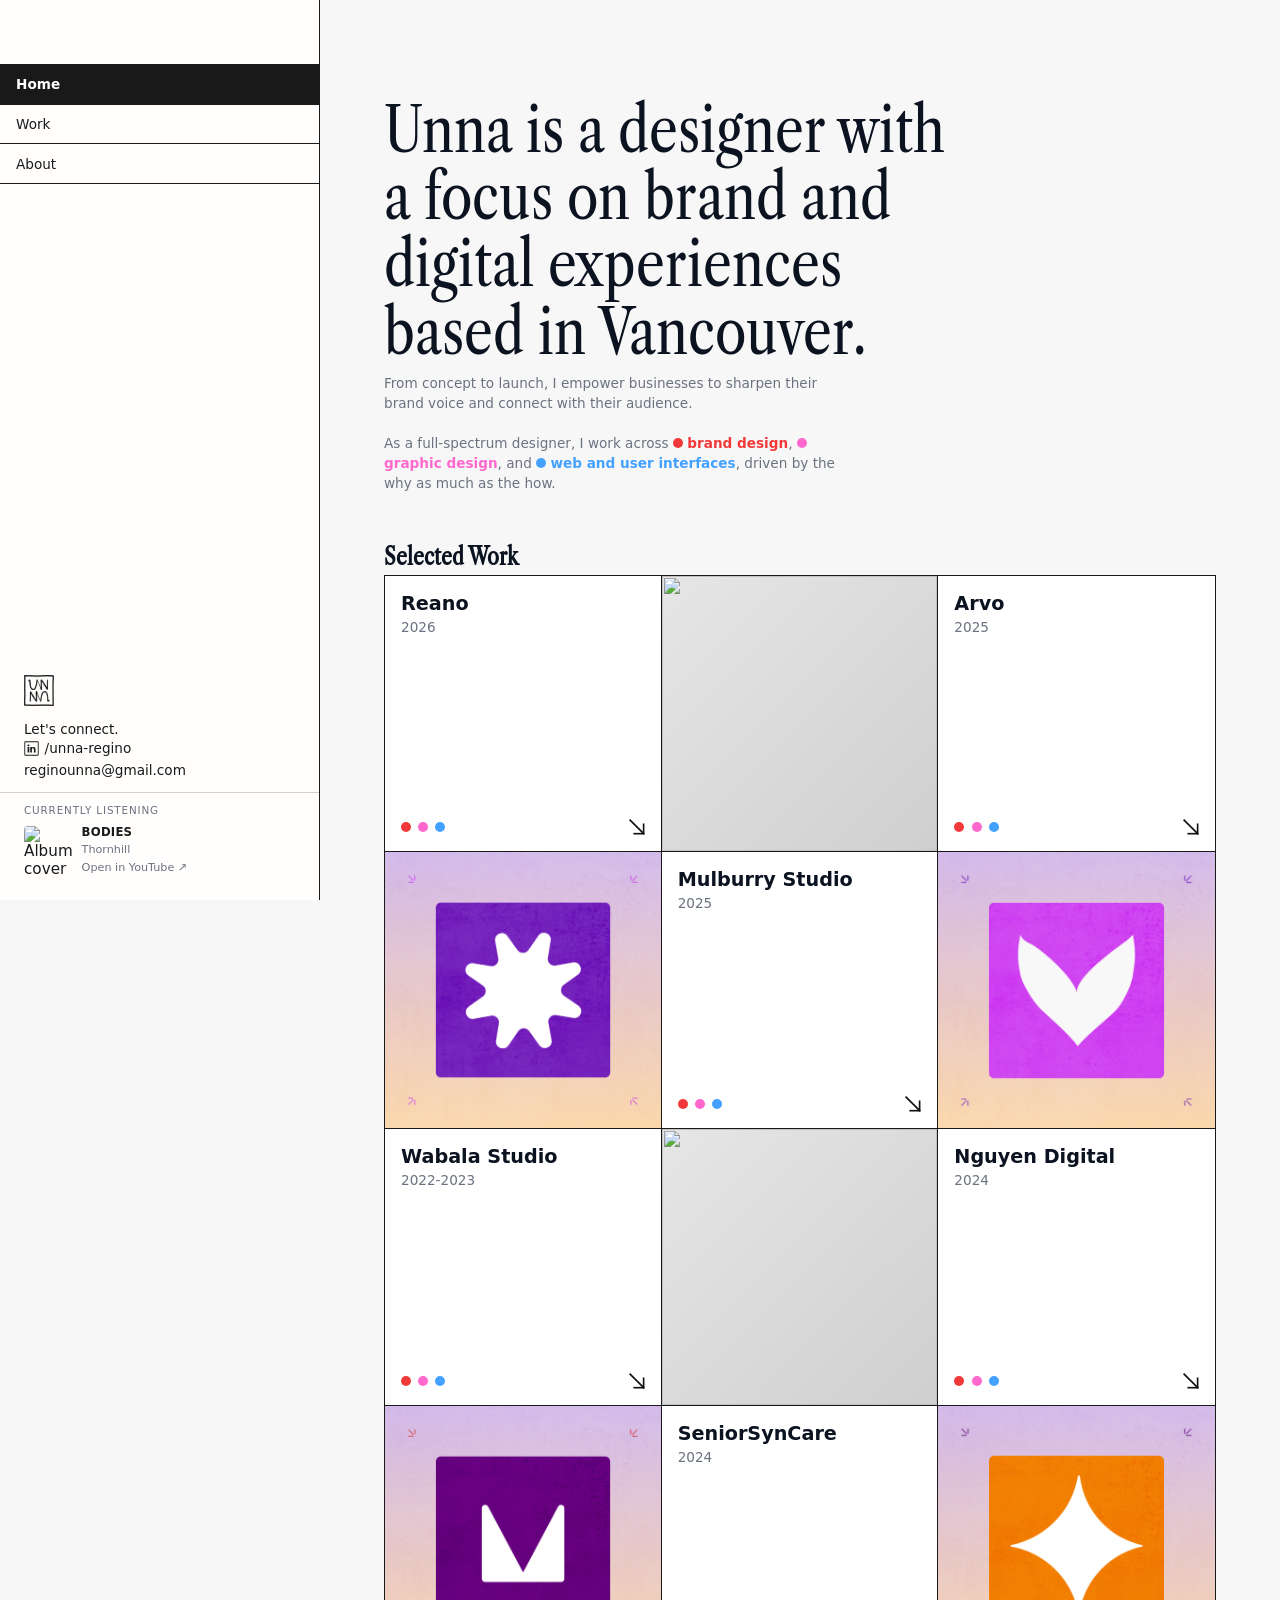
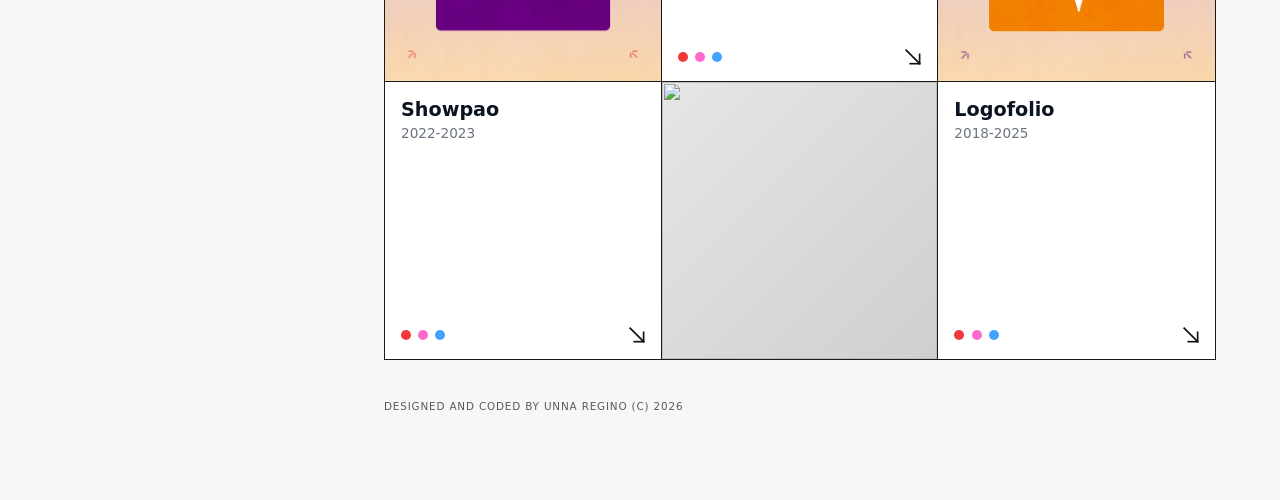
==== commit 95c36fd6: "CSS updates" ====
--- a/index.html
+++ b/index.html
@@ -56,7 +56,7 @@
         <div class="mobile-chat">
           <p>Let's connect.</p>
           <p><a class="social-link" href="https://linkedin.com/in/unna-regino" target="_blank" rel="noopener noreferrer"><img src="assets/linkedin.svg" alt="LinkedIn"> /unna-regino</a></p>
-          <p>name@gmail.com</p>
+          <p>reginounna@gmail.com</p>
         </div>
       </div>
       <a class="menu-item" href="about.html">About</a>
@@ -65,7 +65,7 @@
     <div class="aside-footer">
       <p>Let's connect.</p>
       <p><a class="social-link" href="https://linkedin.com/in/unna-regino" target="_blank" rel="noopener noreferrer"><img src="assets/linkedin.svg" alt="LinkedIn"> /unna-regino</a></p>
-      <p>name@gmail.com</p>
+      <p>reginounna@gmail.com</p>
       <div class="now-playing"><p class="np-label">Currently Listening</p><div class="np-row"><div class="np-thumb-wrap"><img class="np-thumb" src="https://img.youtube.com/vi/YiD27C_8134/mqdefault.jpg" alt="Album cover"><button class="np-play-btn" aria-label="Play" onclick="var p=this.closest('.np-thumb-wrap');var f=document.createElement('iframe');f.src='https://www.youtube.com/embed/YiD27C_8134?autoplay=1';f.allow='autoplay;encrypted-media';f.setAttribute('allowfullscreen','');f.className='np-yt-frame';p.replaceWith(f);">&#9654;</button></div><div class="np-meta"><p class="np-album">BODIES</p><p class="np-artist">Thornhill</p><a class="np-ytlink" href="https://www.youtube.com/watch?v=YiD27C_8134&list=OLAK5uy_lDzUVVK7lQEmtogXEdHExCnab5HtFDv0I" target="_blank" rel="noopener noreferrer">Open in YouTube ↗</a></div></div></div>
     </div>
   </aside>
--- a/css/styles.css
+++ b/css/styles.css
@@ -11,20 +11,6 @@
   font-family:'Libre Caslon Condensed';
   src:url('../assets/fonts/Libre Caslon Condensed/LibreCaslonCondensed-Italic.woff2') format('woff2');
   font-weight:400;
-  font-style:italic;
-  font-display:swap;
-}
-@font-face{
-  font-family:'Libre Caslon Condensed';
-  src:url('../assets/fonts/Libre Caslon Condensed/LibreCaslonCondensed-Medium.woff2') format('woff2');
-  font-weight:500;
-  font-style:normal;
-  font-display:swap;
-}
-@font-face{
-  font-family:'Libre Caslon Condensed';
-  src:url('../assets/fonts/Libre Caslon Condensed/LibreCaslonCondensed-MediumItalic.woff2') format('woff2');
-  font-weight:500;
   font-style:italic;
   font-display:swap;
 }
@@ -230,7 +216,7 @@
 .work-image img{width:100%;height:100%;object-fit:cover;display:block;}
 
 .card-top{display:flex;flex-direction:column;gap:0.25rem}
-.work-title{font-size:1.05rem}
+.work-title{font-size:1.2rem}
 .work-year{font-size:0.85rem;color:var(--muted)}
 
 .card-footer{display:flex;justify-content:space-between;align-items:center}
@@ -395,9 +381,10 @@
     width:100vw;
     border-bottom: 1px solid #191919;
   }
-  .logo{padding-top:0;padding-bottom:0;padding-left:0;order:0;margin-top:0}
-  .logo img{width:8%}
-  .hamburger{display:block; margin-right: 0;}
+  .logo{padding-top:0;padding-bottom:0;padding-left:0;order:0;margin-top:0;display:flex;align-items:center;height:100%;}
+  .logo a{display:flex;align-items:center;}
+  .logo img{width:32px;height:32px;display:block;}
+  .hamburger{display:flex;align-items:center;justify-content:center;margin-right:0;line-height:1;height:32px;width:32px;padding:0;}
   .menu{display:none;flex-direction:column;max-height:0;overflow:hidden;opacity:0;visibility:hidden;pointer-events:none}
   .menu-item{padding:1rem 1.5rem;font-size:0.95rem}
   .content{margin-left:0;margin-top:5rem;padding:2rem;padding-bottom:4.5rem;}
@@ -413,12 +400,15 @@
   /* when sidebar has .open use full-screen overlay */
   .sidebar.open{align-items:flex-start;height:100vh;width:100vw;left:0;top:0;right:0;background:var(--sidebar-bg);padding:0}
   .sidebar.open .logo{display:none}
-  .sidebar.open .menu{display:flex;position:static;margin:0;width:100%;background:transparent;padding:0;box-shadow:none;flex-direction:column;overflow:auto;max-height:100vh;opacity:1;visibility:visible;pointer-events:auto}
+  .sidebar.open .menu{display:flex;position:static;margin:0;width:100%;background:transparent;padding:0;box-shadow:none;flex-direction:column;overflow:auto;max-height:100vh;opacity:1;visibility:visible;pointer-events:auto;align-items:center;text-align:center}
   .sidebar.open .submenu{position:static;transform:none;opacity:1;pointer-events:auto;padding:0;max-height:none;border-top:0;overflow:visible}
   .sidebar.open .submenu-item{opacity:1;transform:none}
   .sidebar:not(.open) .menu{display:none !important;}
+  .menu-item,.submenu-item{width:100%;text-align:center;justify-content:center;}
   .submenu-item{padding:1rem 1.5rem;font-size:0.95rem;}
-  .mobile-chat{display:block;padding:0.75rem 1rem;color:#191919}
+  .submenu-dots{justify-content:center;}
+  .mobile-chat{display:block;padding:0.75rem 1rem;color:#191919;text-align:center}
+  .mobile-chat .social-link{justify-content:center;}
   .work-group.open .submenu{display:flex}
   /* place close icon top-right when overlay open and give more gap from menu */
   .sidebar.open .hamburger {
@@ -440,6 +430,7 @@
 
 @media (max-width:520px){
   .work-grid{grid-template-columns:repeat(1,1fr)}
+  .work-card{padding:0.75rem;}
   .atf h1{font-size:2.5rem;line-height:2.75rem;}
 }
 
@@ -450,10 +441,12 @@
   .narrow-copy{max-width:100%;}
 }
 .service-grid{display:grid;grid-template-columns:repeat(3,1fr);gap:0;border:1px solid #191919;margin-top:1rem;}
-.service-card{border-right:1px solid #191919;border-bottom:1px solid #191919;padding:1rem;background:#fff;}
+.service-card{border-right:1px solid #191919;border-bottom:1px solid #191919;padding:1rem;background:#fff;display:flex;flex-direction:column;}
+.service-card h3{margin:0 0 0.2rem 0;}
+.service-card p{margin:0 0 0.9rem 0;}
 .service-card:nth-child(3n){border-right:0;}
 .service-card:nth-last-child(-n+3){border-bottom:0;}
-.service-card ul{margin:0;padding:0;list-style:none;}
+.service-card ul{margin:0;padding:0;list-style:none;margin-top:auto;}
 .service-card ul li{margin-bottom:0.35rem;}
 
 @media (max-width:900px){
@@ -463,6 +456,7 @@
 }
 @media (max-width:620px){
   .service-grid{grid-template-columns:1fr;}
-  .service-card{border-right:0;border-bottom:1px solid #191919;}
+  .service-card{border-right:0;border-bottom:0;padding:0.85rem 1rem;}
+  .service-card + .service-card{border-top:1px solid #191919;}
   .service-card:last-child{border-bottom:0;}
 }
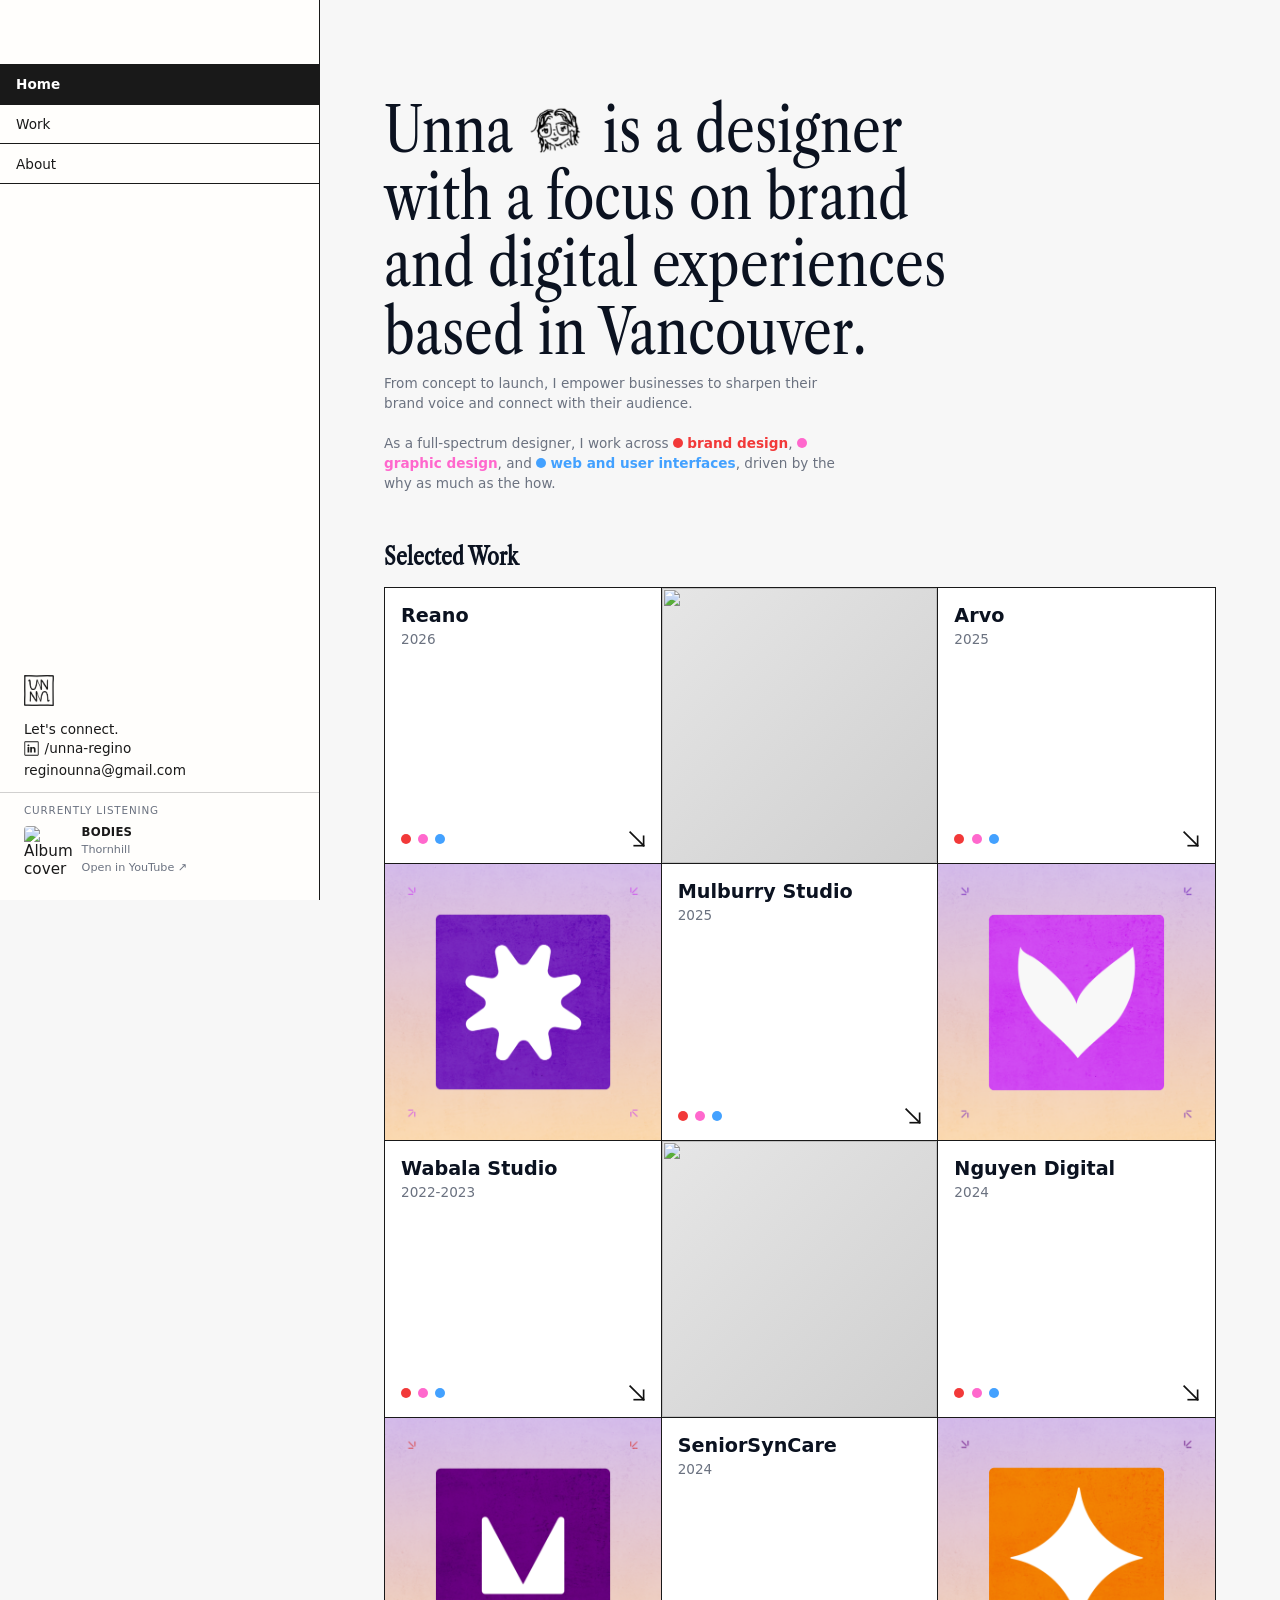
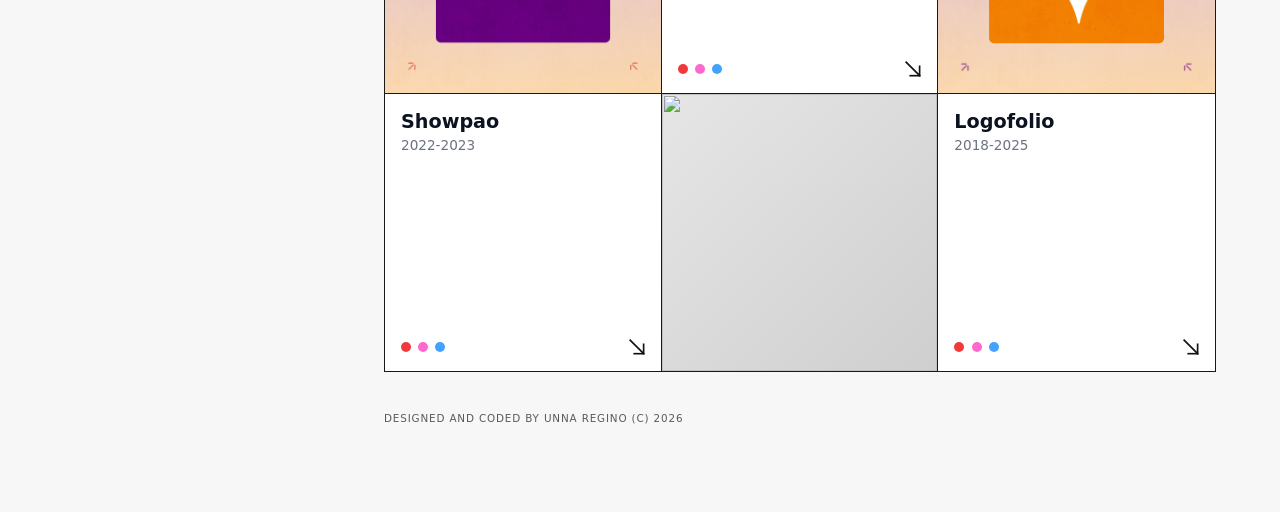
==== commit c0bdb2fa: "reano final mockups and other css" ====
--- a/index.html
+++ b/index.html
@@ -3,7 +3,7 @@
 <head>
   <meta charset="utf-8" />
   <meta name="viewport" content="width=device-width, initial-scale=1" />
-  <title>Personal Website</title>
+  <title>Unna Regino</title>
   <link rel="icon" href="assets/logo-unna.png" type="image/png" />
   <link rel="stylesheet" href="css/styles.css">
   <meta name="description" content="Personal site with sidebar navigation and selected work grid">
@@ -72,7 +72,7 @@
 
   <main class="content">
     <section class="atf">
-      <h1 style="max-width:600px">Unna is a designer with a focus on brand and digital experiences based in Vancouver.</h1>
+      <h1 style="max-width:600px"><span class="unna-name-inline">Unna<img src="assets/image-unna.png" alt="Portrait of Unna drawn by Kanako Taga" class="unna-name-image" /></span> is a designer with a focus on brand and digital experiences based in Vancouver.</h1>
       <p class="narrow-copy">From concept to launch, I empower businesses to sharpen their brand voice and connect with their audience.</p>
       <br>
       <p class="narrow-copy">As a full-spectrum designer, I work across <span class="dot dot-1"></span> <span class="text-dot-1">brand design</span>, <span class="dot dot-2"></span> <span class="text-dot-2">graphic design</span>, and <span class="dot dot-3"></span> <span class="text-dot-3">web and user interfaces</span>, driven by the why as much as the how.</p>
--- a/css/styles.css
+++ b/css/styles.css
@@ -27,6 +27,9 @@
 html,body{height:100%;margin:0;font-family:'Satoshi', system-ui, -apple-system, "Segoe UI", Roboto, "Helvetica Neue", Arial;color:#0b1220;background:#f7f7f7}
 p{font-family:'Satoshi', system-ui, -apple-system, "Segoe UI", Roboto, "Helvetica Neue", Arial;font-size:0.85rem;}
 h1,h2,h3,h4,h5,h6{font-family:'Libre Caslon Condensed', Georgia, serif;}
+@media (max-width:900px){
+  p{font-size:0.9rem;}
+}
 body {
   overflow-x: hidden;
 }
@@ -186,6 +189,12 @@
   }
 }
 
+@keyframes unna-float {
+  0% { transform: translateY(0); }
+  50% { transform: translateY(-6px); }
+  100% { transform: translateY(0); }
+}
+
 .content{margin-left:25vw;padding:var(--page-pad);padding-bottom:5.5rem;min-height:100vh}
 .content::after{
   content:"DESIGNED AND CODED BY UNNA REGINO (C) 2026";
@@ -201,10 +210,17 @@
   animation: atf-enter 1s cubic-bezier(0.22, 1, 0.36, 1) both;
 }
 .atf h1{margin:2rem 0 0.5rem 0;font-size: clamp(1.6rem, 5vw, 4rem);line-height:4.2rem;font-weight:400;}
+.unna-name-inline{display:inline-flex;align-items:center;gap:0.18em;white-space:nowrap;}
+.unna-name-image{height:1em;width:auto;display:inline-block;animation:unna-float 4.8s ease-in-out infinite;will-change:transform;}
 .atf p{margin:0;color:var(--muted);max-width:55ch}
 
+@media (prefers-reduced-motion: reduce){
+  .unna-name-image{animation:none;}
+}
+
 .selected-work{margin-top:3rem}
-.selected-work h2{margin:0 0 1rem 0}
+.selected-work h2{margin:0 0 0.25rem 0}
+.selected-work .work-grid{margin-top:1rem;}
 
 .work-grid{display:grid;grid-template-columns:repeat(3,1fr);gap:0;border:1px solid #191919;border-radius:0;overflow:hidden;}
 .work-grid > *{border-right:1px solid #191919;border-bottom:1px solid #191919;}
@@ -238,7 +254,7 @@
 
 .work-card:focus{outline:3px solid rgba(99,102,241,0.12);outline-offset:3px}
 .work-page-image{
-  background:#ddd;
+  background:#ffffff;
   display:flex;
   align-items:center;
   justify-content:center;
@@ -247,7 +263,9 @@
   height:auto;
   overflow:hidden;
 }
-.work-page-image img, .work-page-image-narrow img{width:100%;height:100%;object-fit:cover;display:block;}
+.work-page-image img, .work-page-image-narrow img, .work-page-image video{width:100%;height:100%;object-fit:cover;display:block;}
+.splash-video{opacity:0;transform:translateY(16px);transition:opacity 0.7s ease, transform 0.7s ease;}
+.splash-video.splash-visible{opacity:1;transform:translateY(0);}
 .work-page-image.work-page-image--short{min-height:180px;max-height:240px;}
 .work-page-image-narrow{
   background:#ffffff;
@@ -257,8 +275,26 @@
   border-radius:8px;
   min-height:180px;
   height:auto;
-  max-height:280px;
+  max-height:none;
   overflow:hidden;
+}
+.reano-linkedin-wrap{
+  padding:2.5rem;
+}
+.reano-linkedin-wrap .reano-linkedin-img{
+  width:48%;
+  max-width:260px;
+  height:auto;
+  object-fit:contain;
+  margin:auto;
+}
+.ws-logoevolution-wrap{
+  padding:2.5rem;
+}
+.ws-logoevolution-wrap .ws-logoevolution-img{
+  width:100%;
+  height:auto;
+  object-fit:contain;
 }
 .work-page-grid{
   display:grid;
@@ -423,6 +459,22 @@
 }
   /* ensure the menu content does not sit under the close icon */
   .sidebar.open .menu{padding-top:7rem}
+  .reano-splash-wrap{
+    padding-top:1.6rem;
+    padding-bottom:1.6rem;
+  }
+  .reano-splash-wrap .reano-splash-video{
+    width:58% !important;
+  }
+  .reano-linkedin-wrap{
+    padding:1.8rem;
+  }
+  .reano-linkedin-wrap .reano-linkedin-img{
+    width:60%;
+  }
+  .ws-logoevolution-wrap{
+    padding:1.2rem;
+  }
 }
 
 /* default hide mobile chat (desktop) */
@@ -436,6 +488,11 @@
 
 .bio-video .video-embed{margin-top:1rem;max-width:900px;width:100%;aspect-ratio:16/9;background:#111;border-radius:8px;overflow:hidden;}
 .caption, .work-caption{margin-top:0.5rem;color:#191919;font-size:0.65rem;letter-spacing:0.08em;opacity:0.7;font-family:'Satoshi', system-ui, -apple-system, "Segoe UI", Roboto, "Helvetica Neue", Arial;font-style:italic;text-transform:uppercase;max-width:900px;}
+.cite-ref{font-size:0.7rem;color:var(--muted);margin:0;line-height:1.5;}
+.page-refs{margin-top:2.5rem;padding-top:1rem;border-top:1px solid rgba(25,25,25,0.12);}
+.cite-link{color:var(--muted);text-decoration:none;border-bottom:1px solid transparent;transition:color .2s,border-bottom-color .2s;}
+.cite-link:hover{color:#191919;border-bottom-color:#191919;}
+.cite-link sup{font-size:0.65rem;}
 .narrow-copy{max-width:calc((100vw - 8.5rem) / 2.25);margin-top:1rem;margin-bottom:1rem;color:#1E293B;line-height:1.5;}
 @media (max-width:900px){
   .narrow-copy{max-width:100%;}
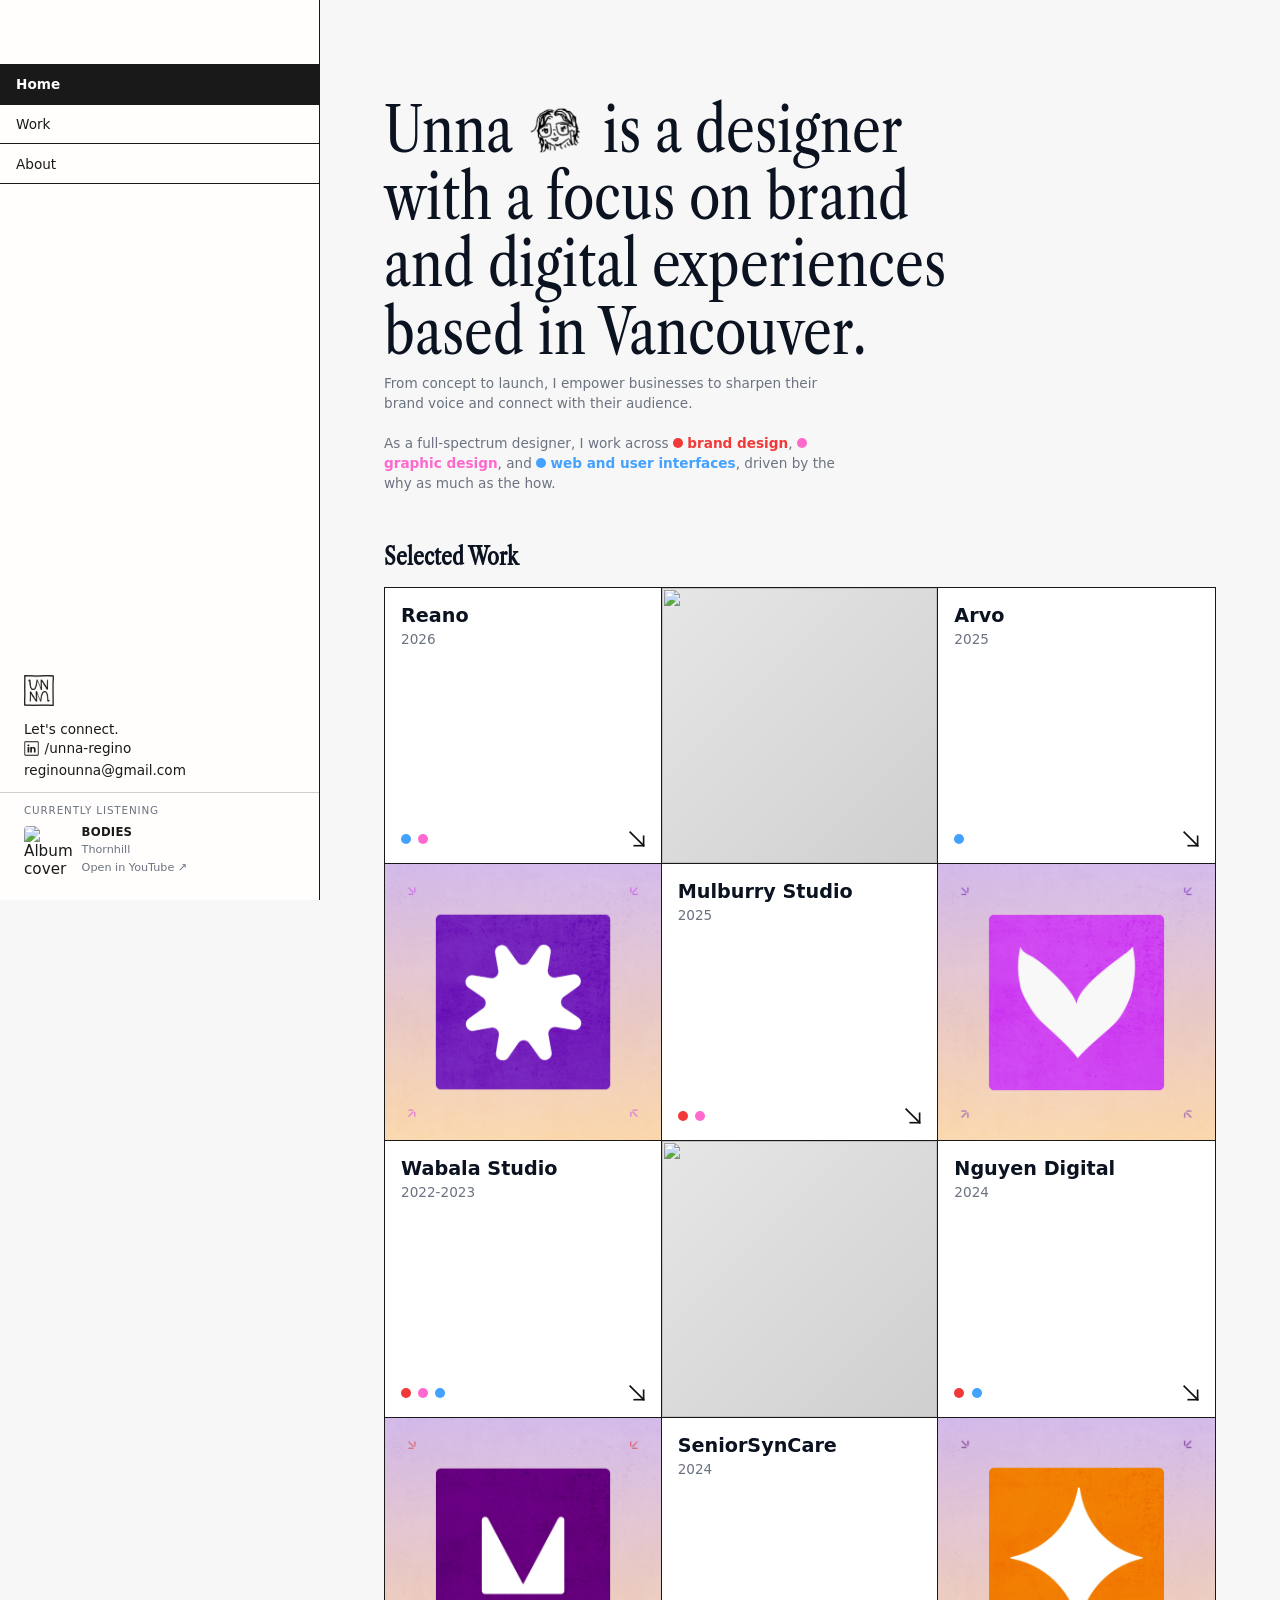
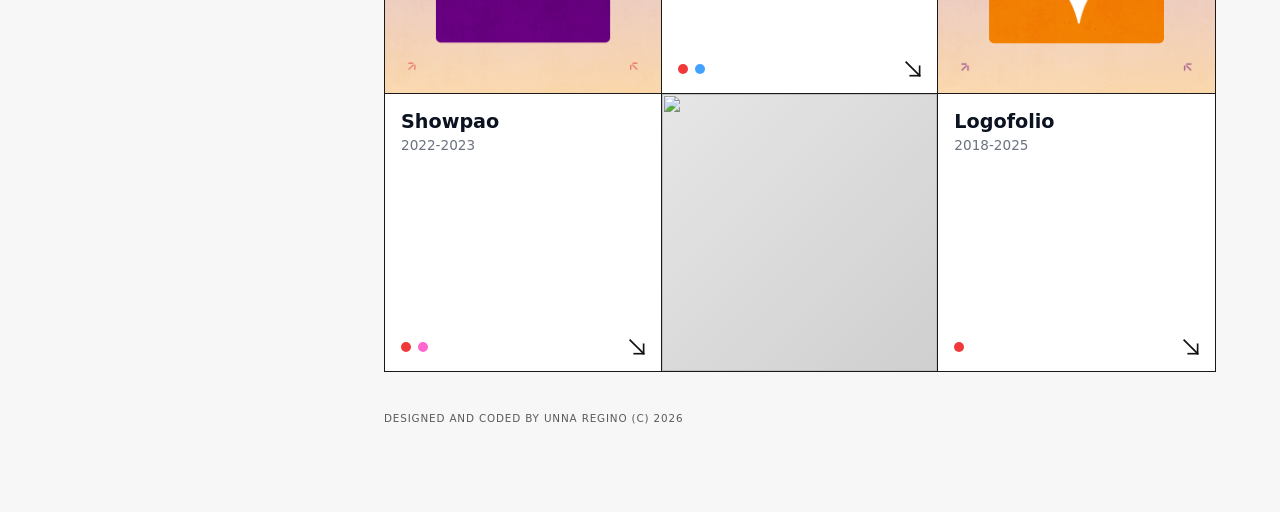
==== commit a5ee7e7c: "update dot dot" ====
--- a/index.html
+++ b/index.html
@@ -41,7 +41,7 @@
             <span class="submenu-text">Nguyen Digital</span>
           </a>
           <a class="submenu-item" role="menuitem" href="work/seniorsyncare.html">
-            <span class="submenu-dots"><span class="dot dot-1"></span><span class="dot dot-2"></span><span class="dot dot-3"></span></span>
+            <span class="submenu-dots"><span class="dot dot-1"></span><span class="dot dot-3"></span></span>
             <span class="submenu-text">Seniorsyncare</span>
           </a>
           <a class="submenu-item" role="menuitem" href="work/showpao.html">
@@ -91,9 +91,8 @@
           </div>
           <div class="card-footer">
             <div class="dots">
-              <span class="dot dot-1"></span>
-              <span class="dot dot-2"></span>
-              <span class="dot dot-3"></span>
+              <span class="dot dot-3"></span>
+              <span class="dot dot-2"></span>
             </div>
             <img class="chev" src="assets/downarrow.svg" alt="Down arrow" aria-hidden="true">
           </div>
@@ -110,8 +109,6 @@
           </div>
           <div class="card-footer">
             <div class="dots">
-              <span class="dot dot-1"></span>
-              <span class="dot dot-2"></span>
               <span class="dot dot-3"></span>
             </div>
             <img class="chev" src="assets/downarrow.svg" alt="Down arrow" aria-hidden="true">
@@ -129,7 +126,6 @@
             <div class="dots">
               <span class="dot dot-1"></span>
               <span class="dot dot-2"></span>
-              <span class="dot dot-3"></span>
             </div>
             <img class="chev" src="assets/downarrow.svg" alt="Down arrow" aria-hidden="true">
           </div>
@@ -162,7 +158,6 @@
           <div class="card-footer">
             <div class="dots">
               <span class="dot dot-1"></span>
-              <span class="dot dot-2"></span>
               <span class="dot dot-3"></span>
             </div>
             <img class="chev" src="assets/downarrow.svg" alt="Down arrow" aria-hidden="true">
@@ -178,9 +173,7 @@
           </div>
           <div class="card-footer">
             <div class="dots">
-              <span class="dot dot-1"></span>
-              <span class="dot dot-2"></span>
-              <span class="dot dot-3"></span>
+              <span class="dot dot-1"></span><span class="dot dot-3"></span>
             </div>
             <img class="chev" src="assets/downarrow.svg" alt="Down arrow" aria-hidden="true">
           </div>
@@ -197,7 +190,6 @@
             <div class="dots">
               <span class="dot dot-1"></span>
               <span class="dot dot-2"></span>
-              <span class="dot dot-3"></span>
             </div>
             <img class="chev" src="assets/downarrow.svg" alt="Down arrow" aria-hidden="true">
           </div>
@@ -213,8 +205,6 @@
           <div class="card-footer">
             <div class="dots">
               <span class="dot dot-1"></span>
-              <span class="dot dot-2"></span>
-              <span class="dot dot-3"></span>
             </div>
             <img class="chev" src="assets/downarrow.svg" alt="Down arrow" aria-hidden="true">
           </div>
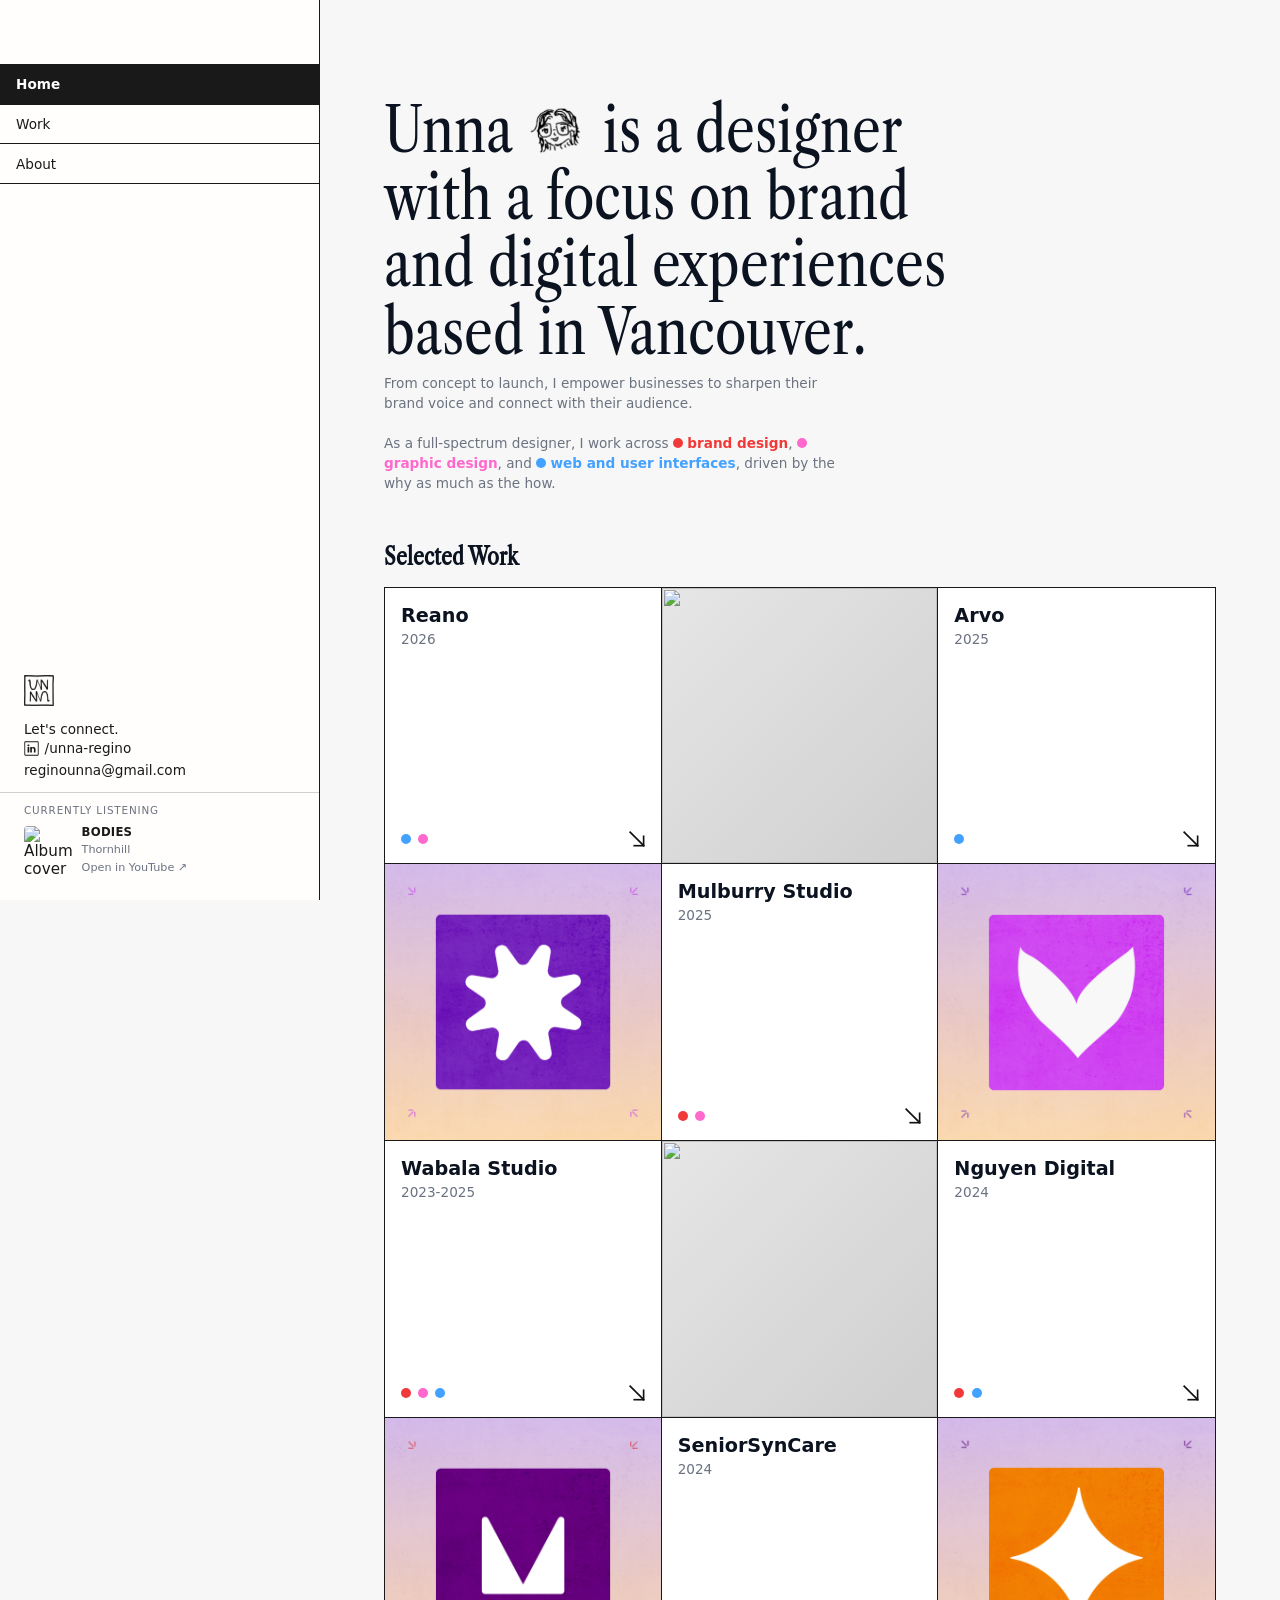
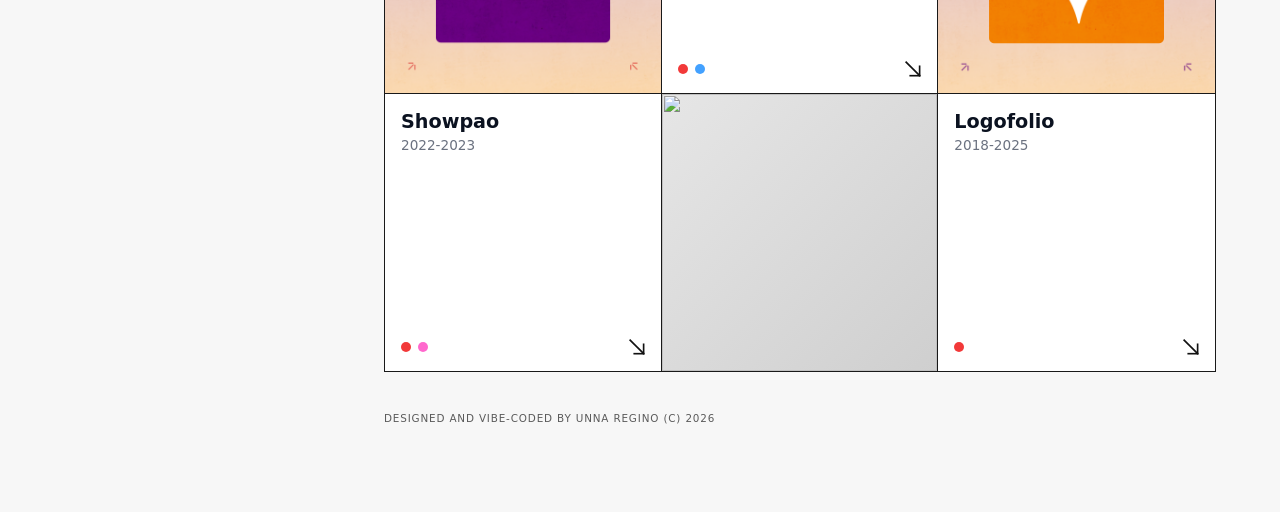
==== commit 3c0681ac: "text updates" ====
--- a/index.html
+++ b/index.html
@@ -136,7 +136,7 @@
         <a class="work-card" href="work/wabalastudio.html" role="listitem">
           <div class="card-top">
             <strong class="work-title">Wabala Studio</strong>
-            <span class="work-year">2022-2023</span>
+            <span class="work-year">2023-2025</span>
           </div>
           <div class="card-footer">
             <div class="dots">
--- a/css/styles.css
+++ b/css/styles.css
@@ -197,7 +197,7 @@
 
 .content{margin-left:25vw;padding:var(--page-pad);padding-bottom:5.5rem;min-height:100vh}
 .content::after{
-  content:"DESIGNED AND CODED BY UNNA REGINO (C) 2026";
+  content:"DESIGNED AND VIBE-CODED BY UNNA REGINO (C) 2026";
   display:block;
   margin-top:2.5rem;
   font-family:'Satoshi', system-ui, -apple-system, "Segoe UI", Roboto, "Helvetica Neue", Arial;
@@ -339,9 +339,9 @@
 
 }
 .ssc-old-homepage-container{
-  min-height:200px;
-  max-height:320px;
-  align-self:start;
+  min-height:260px;
+  height:auto;
+  align-self:stretch;
 }
 .work-info-grid{display:grid;grid-template-columns:repeat(4,1fr);gap:0.5rem;margin-top:1rem;}
 .work-info-card{background:#fff;padding:0.9rem;border:0;border-radius:4px;}
@@ -428,6 +428,10 @@
   .work-grid{grid-template-columns:repeat(2,1fr)}
   .work-page-grid, .work-page-2col{grid-template-columns:1fr;}
   .logofolio-item{grid-template-columns:1fr;}
+  .logo-card{
+    border-right:1px solid #191919;
+    border-bottom:0;
+  }
 
   /* hide footer on mobile and keep hamburger at top-right */
   .aside-footer{display:none !important;}
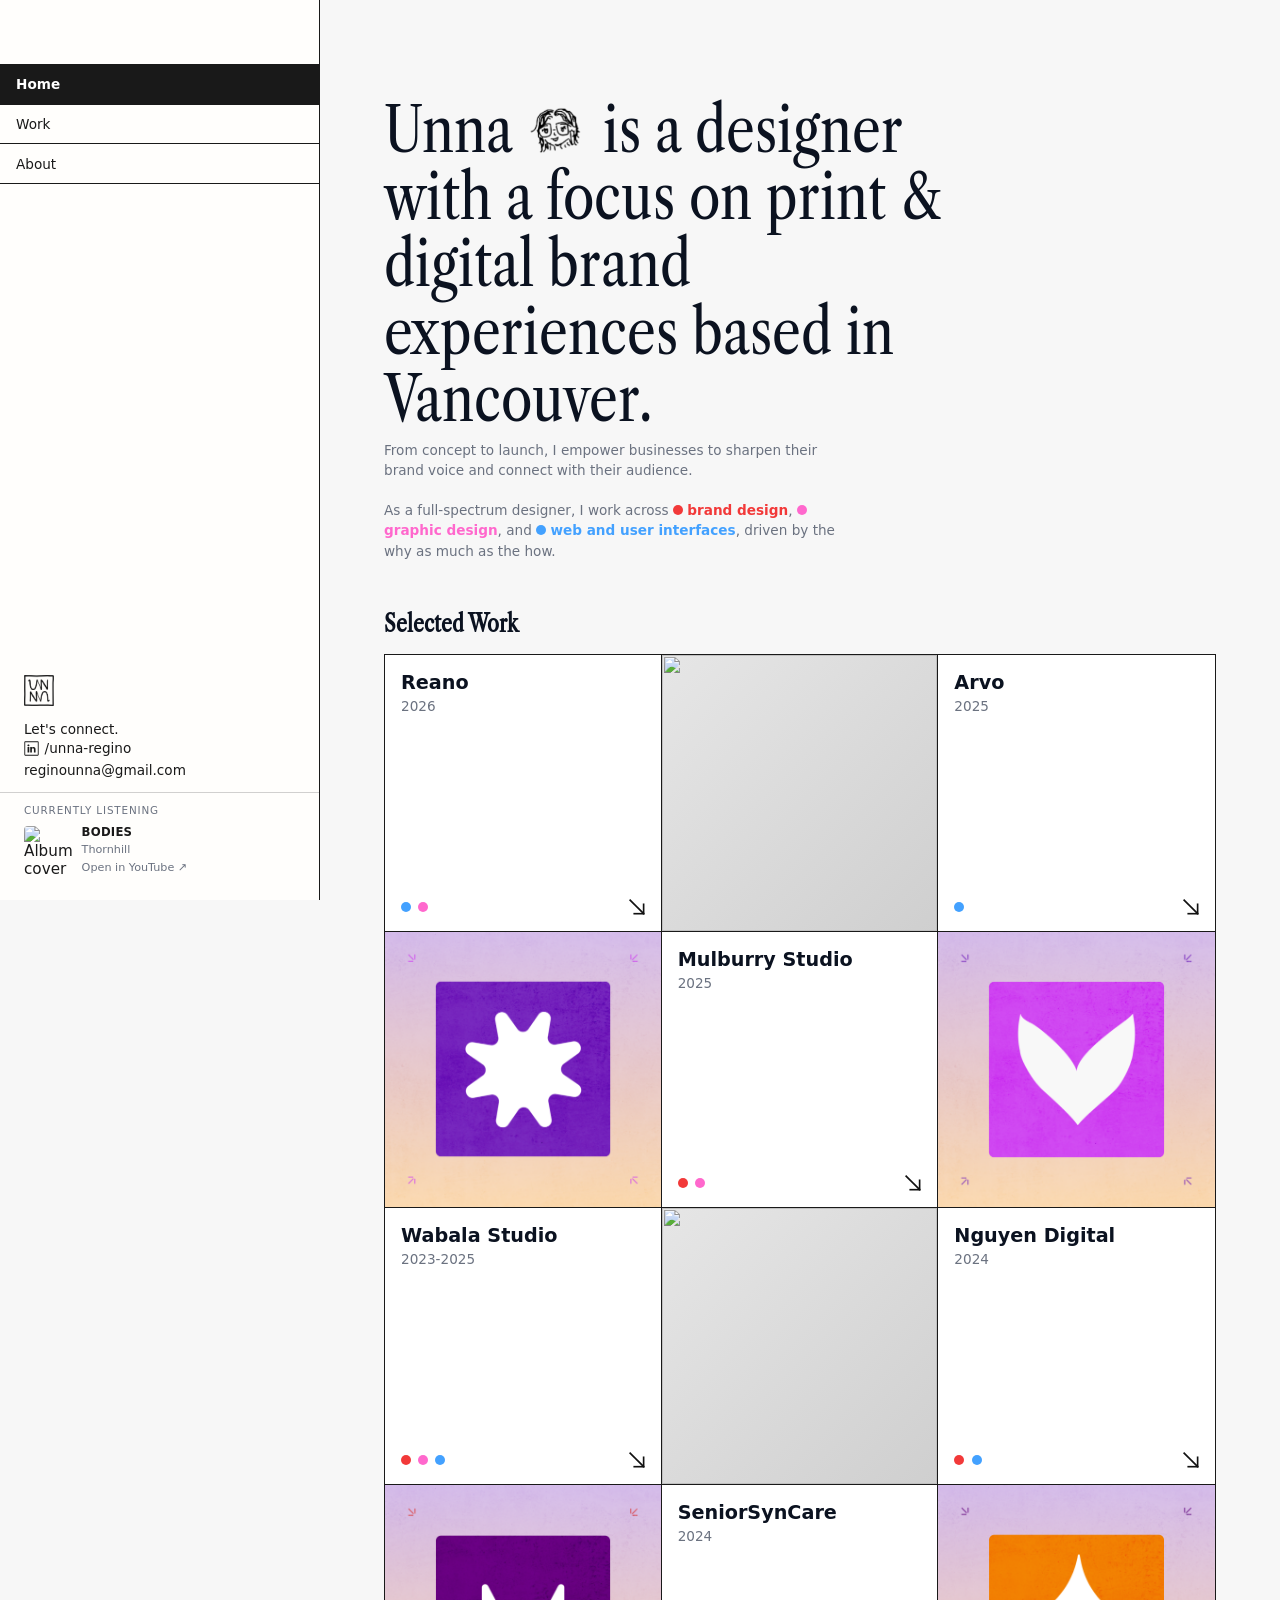
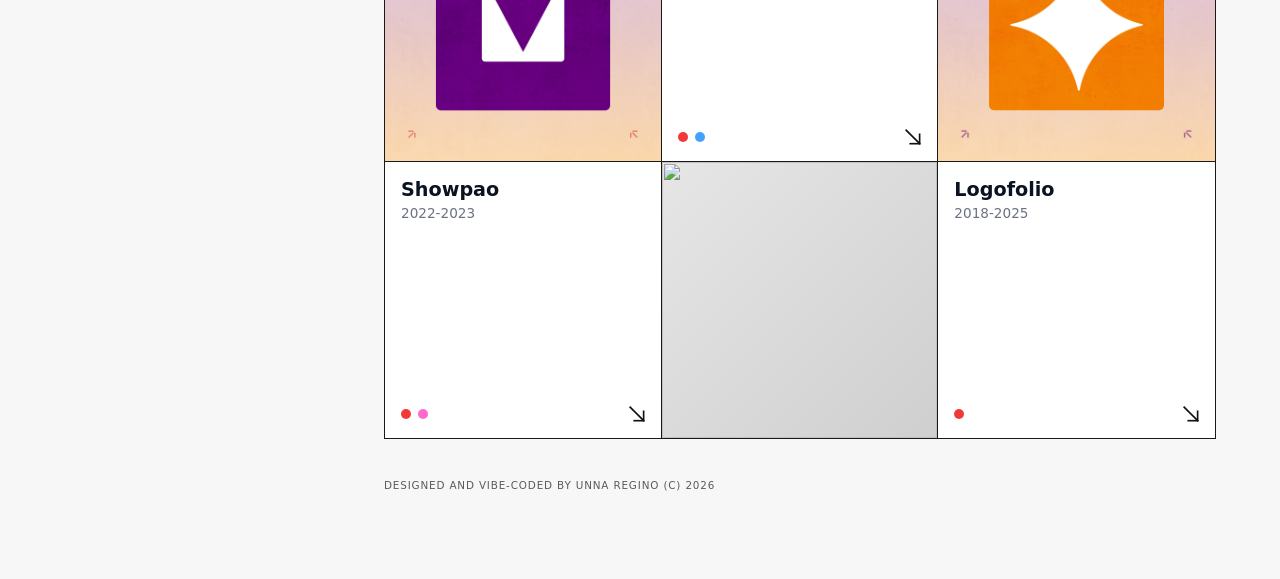
==== commit ec9c7589: "Update sidebar work order, and main text and about text" ====
--- a/index.html
+++ b/index.html
@@ -20,6 +20,26 @@
       <div class="work-group">
         <button class="menu-item work-toggle" aria-haspopup="true" aria-expanded="false">Work</button>
         <div class="submenu" role="menu" aria-label="Work pages">
+          <a class="submenu-item" role="menuitem" href="work/mulburrystudio.html">
+            <span class="submenu-dots"><span class="dot dot-1"></span><span class="dot dot-2"></span></span>
+            <span class="submenu-text">Mulburry Studio</span>
+          </a>
+          <a class="submenu-item" role="menuitem" href="work/wabalastudio.html">
+            <span class="submenu-dots"><span class="dot dot-1"></span><span class="dot dot-2"></span><span class="dot dot-3"></span></span>
+            <span class="submenu-text">Wabala Studio</span>
+          </a>
+          <a class="submenu-item" role="menuitem" href="work/nguyendigital.html">
+            <span class="submenu-dots"><span class="dot dot-1"></span><span class="dot dot-3"></span></span>
+            <span class="submenu-text">Nguyen Digital</span>
+          </a>
+          <a class="submenu-item" role="menuitem" href="work/seniorsyncare.html">
+            <span class="submenu-dots"><span class="dot dot-1"></span><span class="dot dot-3"></span></span>
+            <span class="submenu-text">Seniorsyncare</span>
+          </a>
+          <a class="submenu-item" role="menuitem" href="work/showpao.html">
+            <span class="submenu-dots"><span class="dot dot-1"></span><span class="dot dot-2"></span></span>
+            <span class="submenu-text">Showpao</span>
+          </a>
           <a class="submenu-item" role="menuitem" href="work/reano.html">
             <span class="submenu-dots"><span class="dot dot-3"></span><span class="dot dot-2"></span></span>
             <span class="submenu-text">Reano</span>
@@ -27,26 +47,6 @@
           <a class="submenu-item" role="menuitem" href="work/arvo.html">
             <span class="submenu-dots"><span class="dot dot-3"></span></span>
             <span class="submenu-text">Arvo</span>
-          </a>
-          <a class="submenu-item" role="menuitem" href="work/mulburrystudio.html">
-            <span class="submenu-dots"><span class="dot dot-1"></span><span class="dot dot-2"></span></span>
-            <span class="submenu-text">Mulburry Studio</span>
-          </a>
-          <a class="submenu-item" role="menuitem" href="work/wabalastudio.html">
-            <span class="submenu-dots"><span class="dot dot-1"></span><span class="dot dot-2"></span><span class="dot dot-3"></span></span>
-            <span class="submenu-text">Wabala Studio</span>
-          </a>
-          <a class="submenu-item" role="menuitem" href="work/nguyendigital.html">
-            <span class="submenu-dots"><span class="dot dot-1"></span><span class="dot dot-3"></span></span>
-            <span class="submenu-text">Nguyen Digital</span>
-          </a>
-          <a class="submenu-item" role="menuitem" href="work/seniorsyncare.html">
-            <span class="submenu-dots"><span class="dot dot-1"></span><span class="dot dot-3"></span></span>
-            <span class="submenu-text">Seniorsyncare</span>
-          </a>
-          <a class="submenu-item" role="menuitem" href="work/showpao.html">
-            <span class="submenu-dots"><span class="dot dot-1"></span><span class="dot dot-2"></span></span>
-            <span class="submenu-text">Showpao</span>
           </a>
           <a class="submenu-item" role="menuitem" href="work/logofolio.html">
             <span class="submenu-dots"><span class="dot dot-1"></span></span>
@@ -72,7 +72,7 @@
 
   <main class="content">
     <section class="atf">
-      <h1 style="max-width:600px"><span class="unna-name-inline">Unna<img src="assets/image-unna.png" alt="Portrait of Unna drawn by Kanako Taga" class="unna-name-image" /></span> is a designer with a focus on brand and digital experiences based in Vancouver.</h1>
+      <h1 style="max-width:600px"><span class="unna-name-inline">Unna<img src="assets/image-unna.png" alt="Portrait of Unna drawn by Kanako Taga" class="unna-name-image" /></span> is a designer with a focus on print & digital brand experiences based in Vancouver.</h1>
       <p class="narrow-copy">From concept to launch, I empower businesses to sharpen their brand voice and connect with their audience.</p>
       <br>
       <p class="narrow-copy">As a full-spectrum designer, I work across <span class="dot dot-1"></span> <span class="text-dot-1">brand design</span>, <span class="dot dot-2"></span> <span class="text-dot-2">graphic design</span>, and <span class="dot dot-3"></span> <span class="text-dot-3">web and user interfaces</span>, driven by the why as much as the how.</p>
